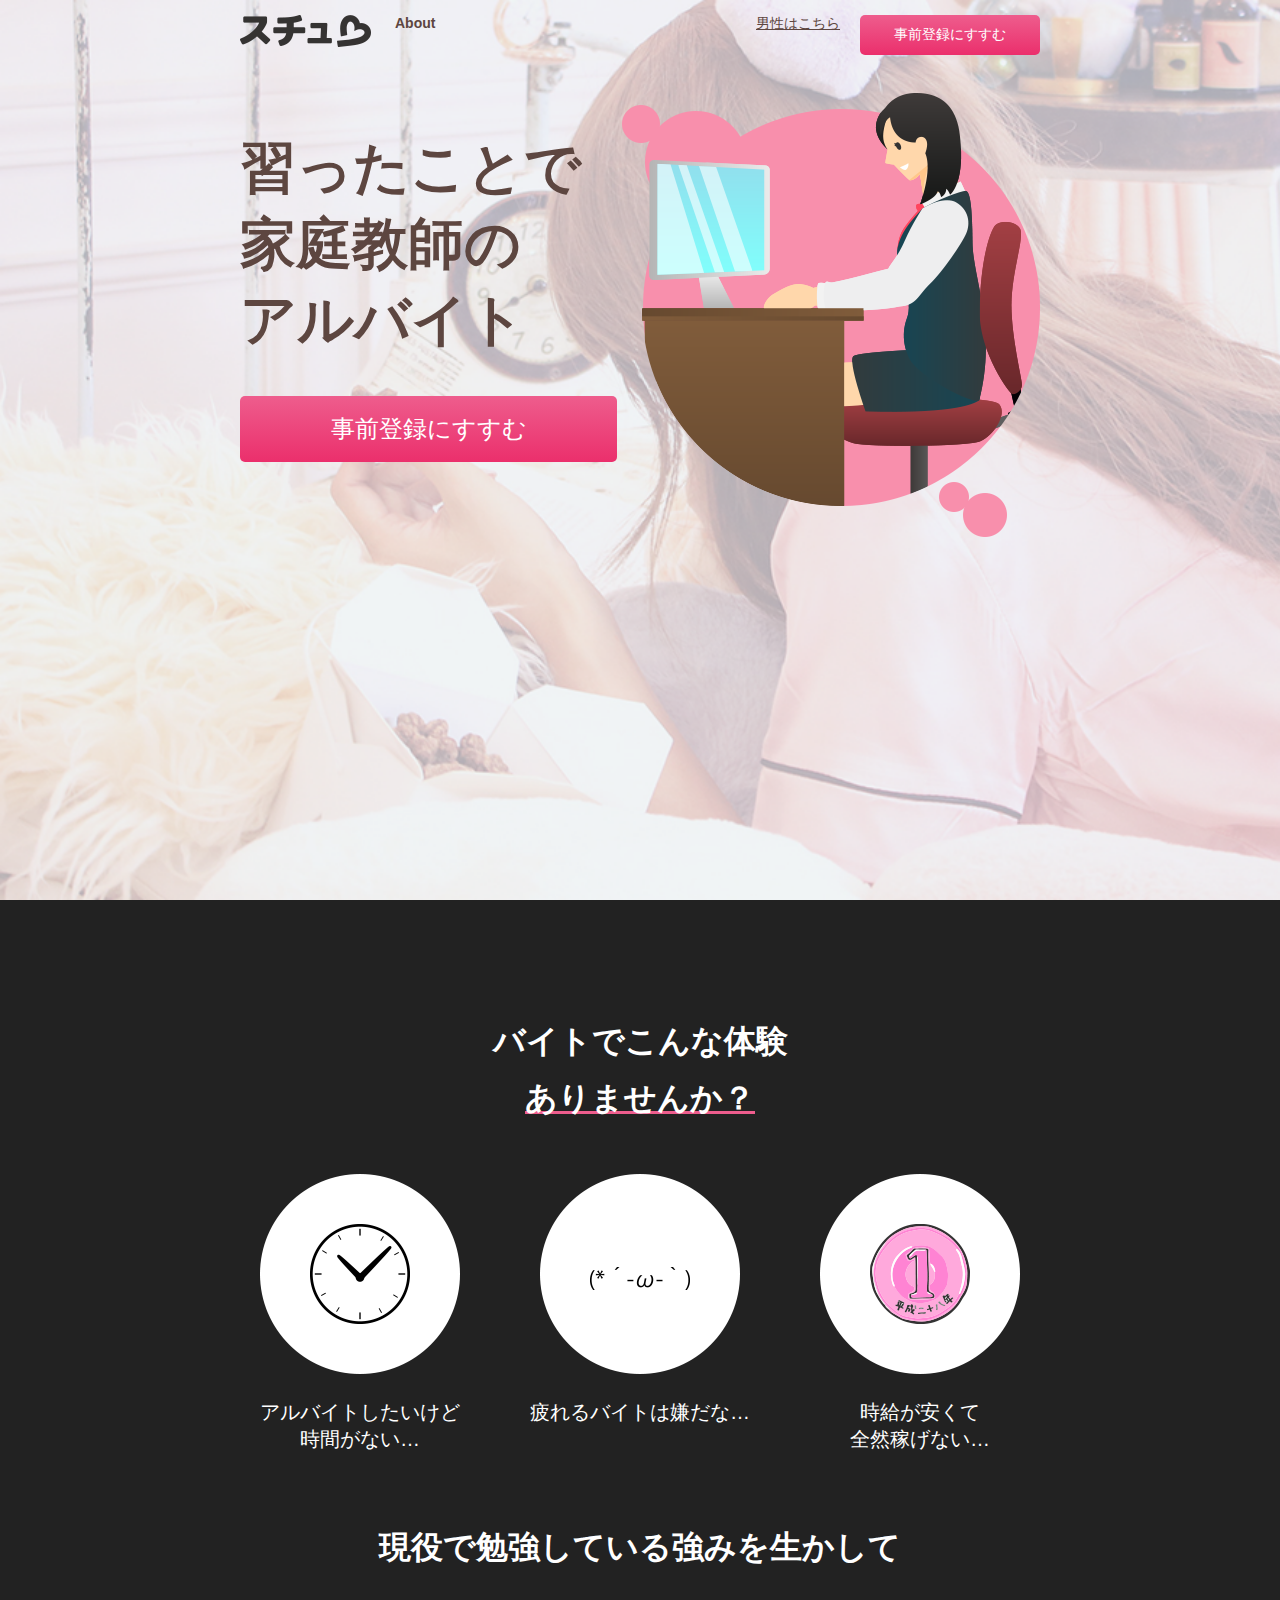
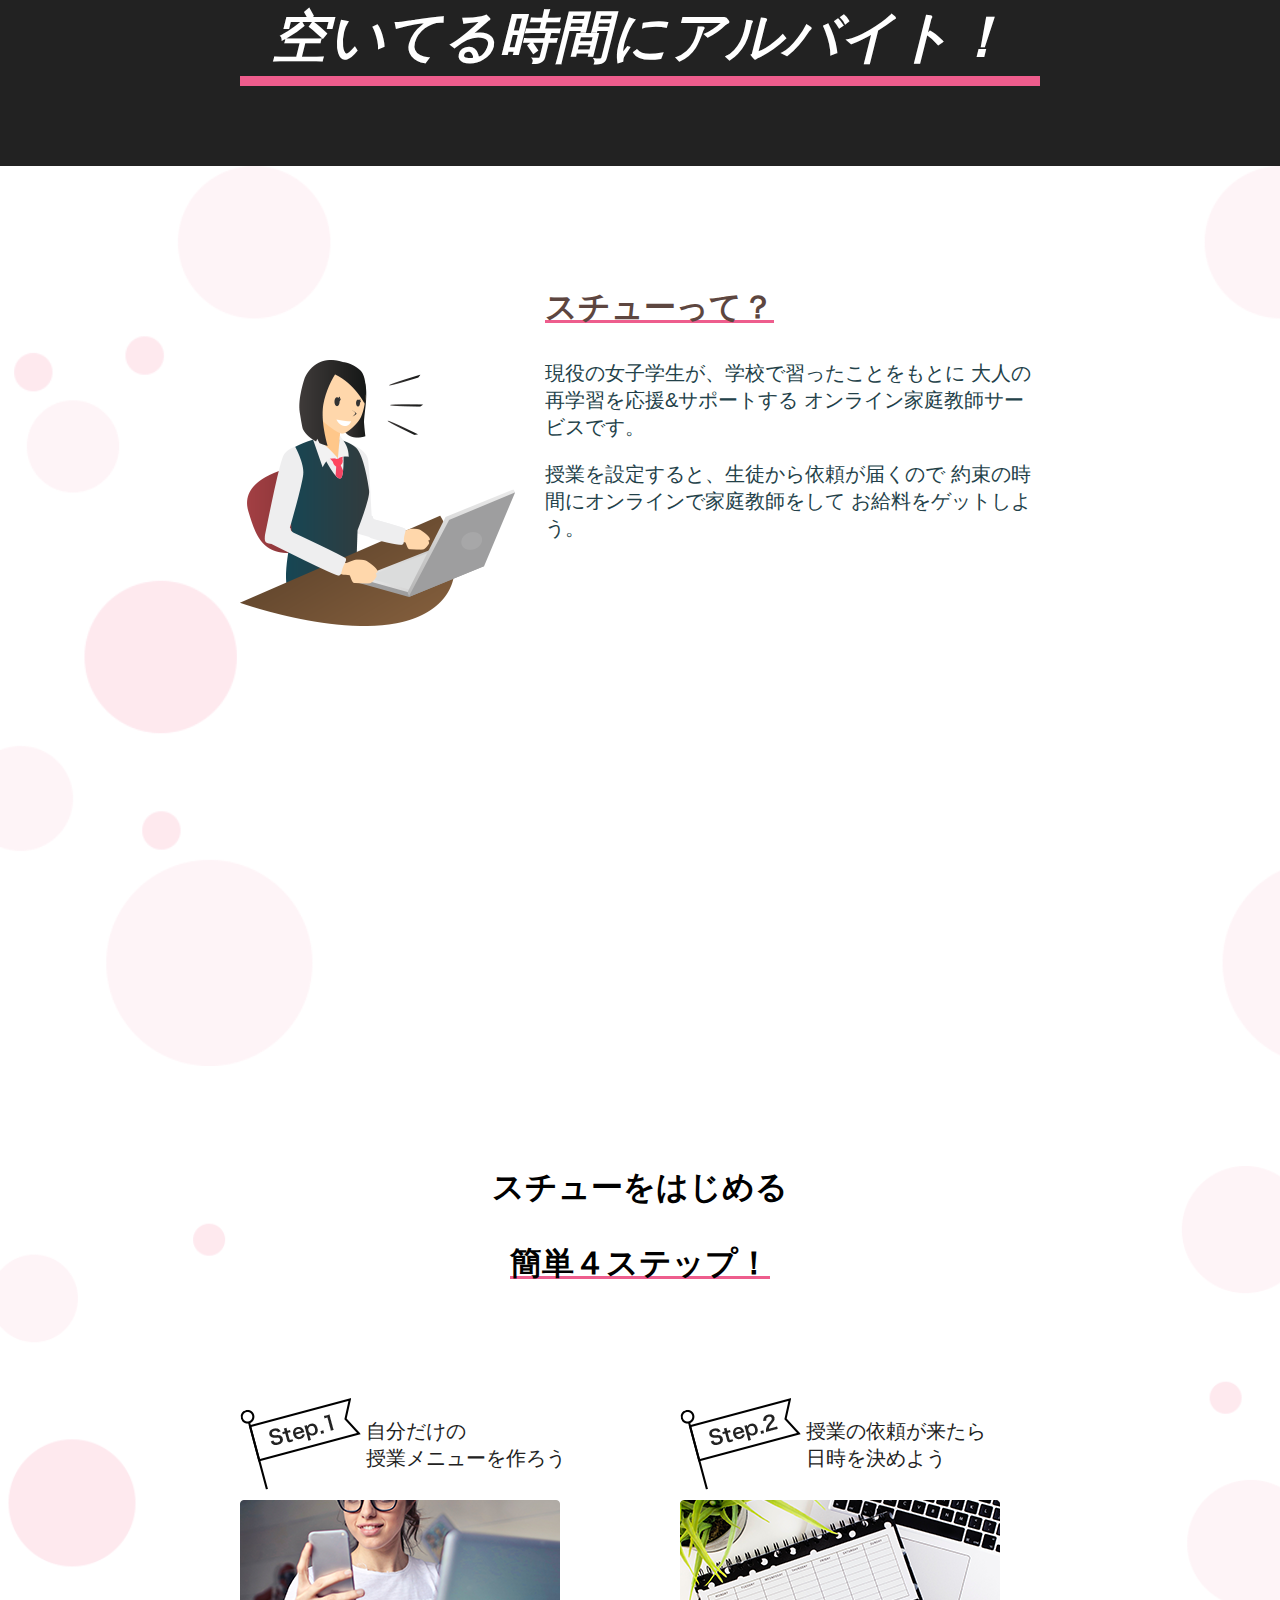
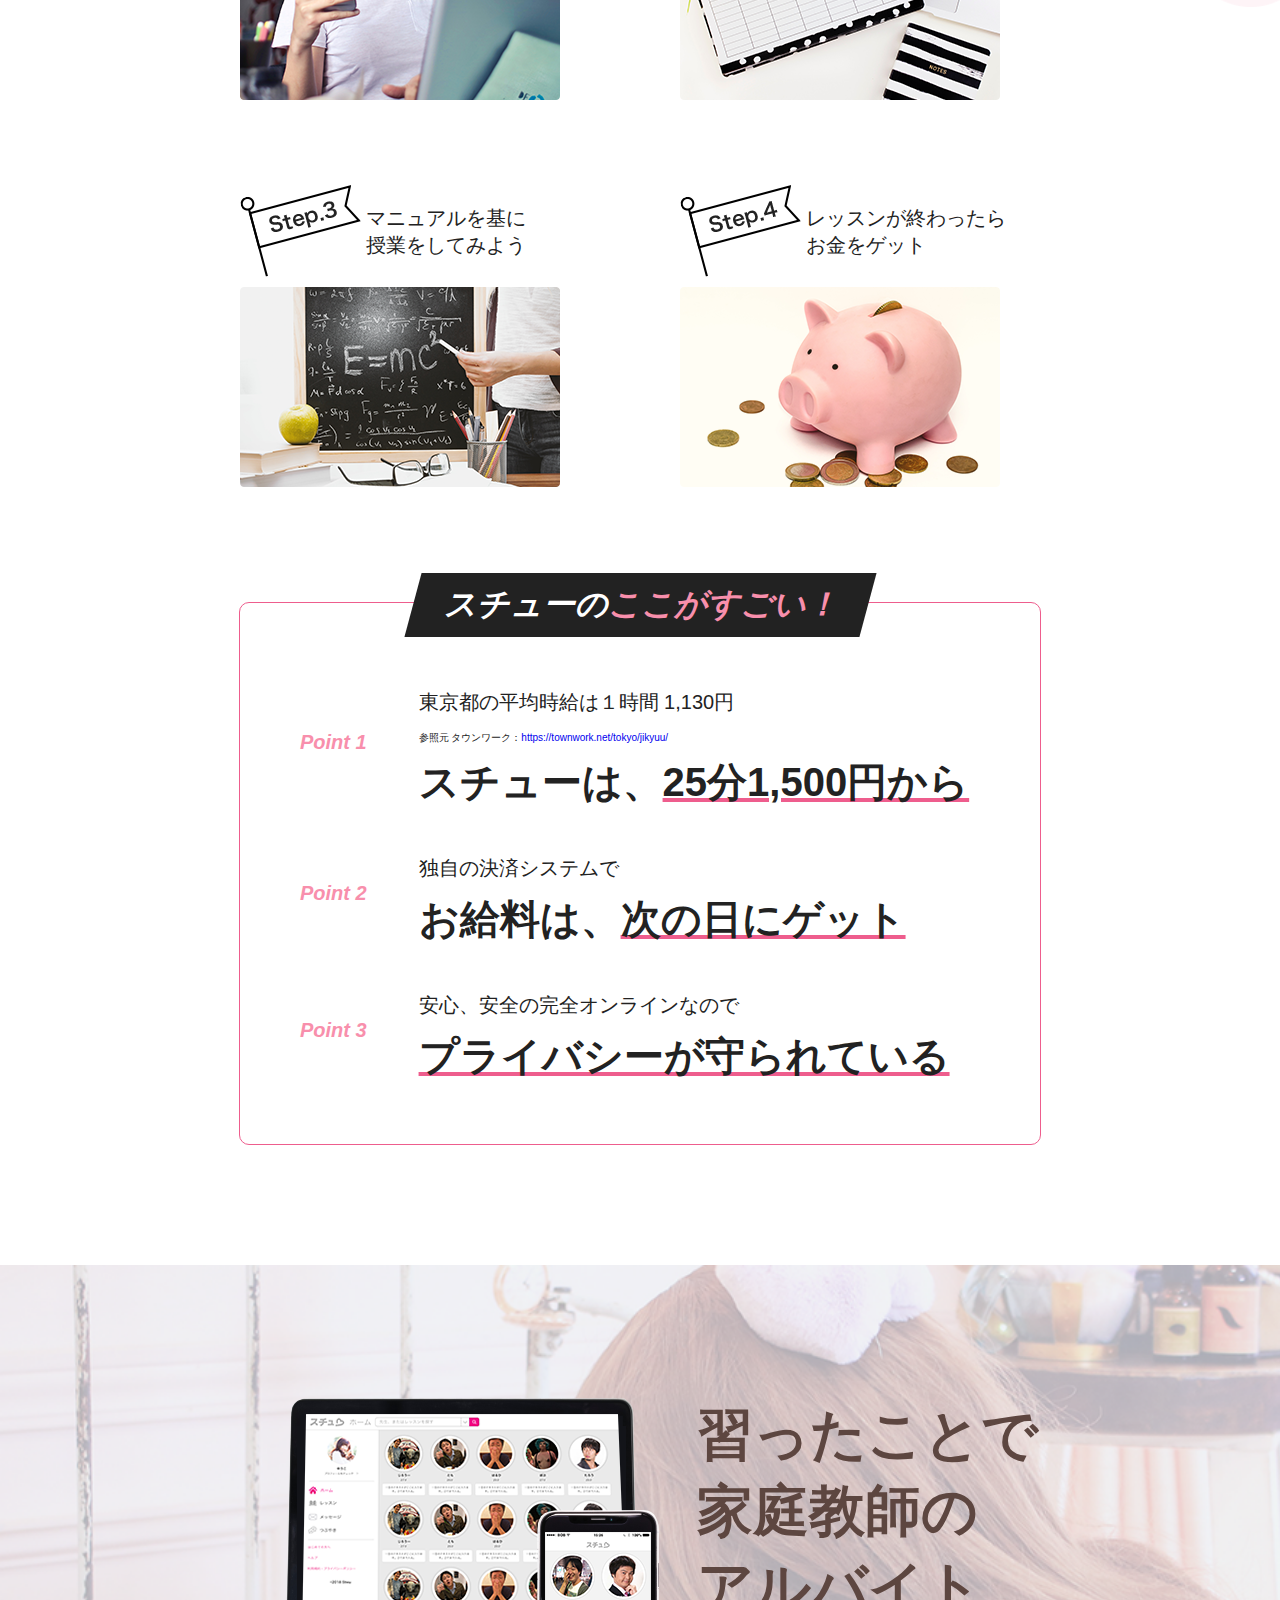
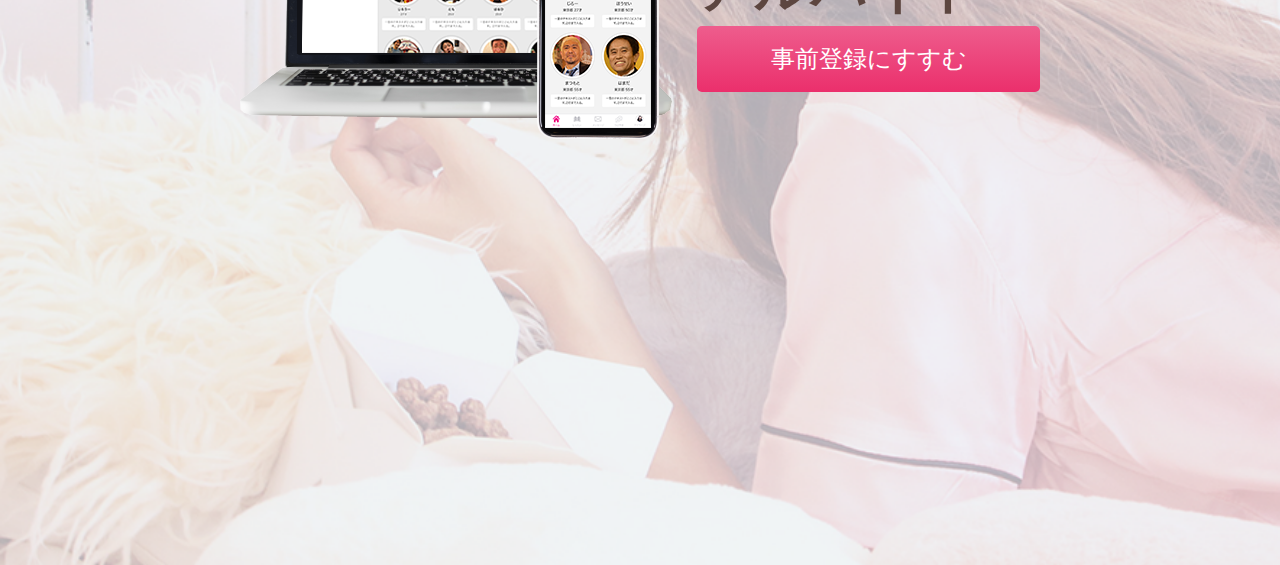
==== index.html @ 3bb383eb "First Commit" ====
<!DOCTYPE html>
<html lang="ja" dir="ltr">

<head>
  <meta charset="utf-8">
  <title>スチュ❤︎</title>

  <link rel="stylesheet" href="css/index.css">
  <link rel="stylesheet" href="https://use.fontawesome.com/releases/v5.8.1/css/all.css"
    integrity="sha384-50oBUHEmvpQ+1lW4y57PTFmhCaXp0ML5d60M1M7uH2+nqUivzIebhndOJK28anvf" crossorigin="anonymous">
  <script type="text/javascript" src="js/jquery.js">
  </script>
  <script type="text/javascript" src="js/script.js">
  </script>
</head>

<body>

  <div class="nav_conte1_bg">
    <nav>
      <a href="#" id="logo"><img src="img/logo.png" alt=""></a>
      <a href="#" id="about">About</a>
      <a href="index_men.html" id="otherside">男性はこちら</a>
      <a href="#" id="button"><button type="button" name="button" class="nav_button">事前登録にすすむ</button></a>
    </nav>

    <div class="conte1">

      <div class="left">
        <h1>習ったことで<br>
          家庭教師の<br>
          アルバイト<i class="fas fa-pencil-alt"></i></h1>
        <a href="#"><button type="button" name="button" class="regular_button">事前登録にすすむ</button></a>
      </div>
      <div class="right">
        <img src="img/w/lady1.png" alt="">
      </div>
    </div>
  </div>

  <div class="conte2_bg">
    <div class="conte2_header1">
      <h3 id="h3top">バイトでこんな体験</h3>
      <h3 id="h3bottom">ありませんか？</h3>
    </div>
    <div class="conte2">
      <!-- <div class="conte2_header1">
          <h3>バイトでこんな体験</h3>
            <h3 style="text-decoration: underline #ee5d8d;">ありませんか？</h3>
        </div> -->
      <div class="conte2_circle1">
        <img src="img/w/conte2_img1.png" alt="">
        <p>アルバイトしたいけど<br>
          時間がない…</p>
      </div>
      <div class="conte2_circle2">
        <img src="img/w/conte2_img2.png" alt="">
        <p>疲れるバイトは嫌だな…</p>
      </div>
      <div class="conte2_circle3">
        <img src="img/w/conte2_img3.png" alt="">
        <p>時給が安くて<br>
          全然稼げない…</p>
      </div>
      <div class="conte2_header2">
        <h3>現役で勉強している強みを生かして</h3>
        <h1>空いてる時間にアルバイト！</h1>
      </div>
    </div>
  </div>

  <div class="conte3_bg">
    <div class="conte3">
      <div class="conte3_header">
        <h3>スチューって？</h3>
      </div>
      <div class="conte3_left">
        <img src="img/w/lady2.png" alt="">
      </div>
      <div class="conte3_right">
        <p>現役の女子学生が、学校で習ったことをもとに
          大人の再学習を応援&amp;サポートする
          オンライン家庭教師サービスです。</p>

        <p>授業を設定すると、生徒から依頼が届くので
          約束の時間にオンラインで家庭教師をして
          お給料をゲットしよう。</p>
      </div>
    </div>
  </div>


  <div class="conte4_bg">
    <div class="conte4_header">
      <h3 id="h3top">スチューをはじめる</h3>
      <h3 id="h3bottom"> 簡単４ステップ！</h3>
    </div>
    <div class="conte4">
      <div class="conte4_step1">
        <div class="step1flag">
          <img src="img/w/step1_flag.png" alt="Step 1">
        </div>
        <div class="step1text">
          <p>自分だけの<br>
            授業メニューを作ろう</p>
        </div>
        <div class="step1img">
          <img src="img/w/step1_img.png" alt="">
        </div>
      </div>

      <div class="conte4_step2">
        <div class="step2flag">
          <img src="img/w/step2_flag.png" alt="Step 2">
        </div>
        <div class="step2text">
          <p>授業の依頼が来たら<br>
            日時を決めよう</p>
        </div>
        <div class="step2img">
          <img src="img/w/step2_img.png" alt="">
        </div>
      </div>

      <div class="conte4_step3">
        <div class="step3flag">
          <img src="img/w/step3_flag.png" alt="Step 3">
        </div>
        <div class="step3text">
          <p>マニュアルを基に<br>
            授業をしてみよう</p>
        </div>
        <div class="step3img">
          <img src="img/w/step3_img.png" alt="">
        </div>
      </div>

      <div class="conte4_step4">
        <div class="step4flag">
          <img src="img/w/step4_flag.png" alt="Step 4">
        </div>
        <div class="step4text">
          <p>レッスンが終わったら<br>
            お金をゲット</p>
        </div>
        <div class="step4img">
          <img src="img/w/step4_img.png" alt="">
        </div>
      </div>

    </div>
  </div>

  <div class="conte5_bg">
    <div class="conte5_header">
      <h3>スチューの<span id="conte5_header_pink">ここがすごい！</span></h3>
    </div>
    <div class="conte5">
      <div class="point1">
        <h5>Point 1</h5>
      </div>
      <div class="point1_text">
        <p>東京都の平均時給は１時間 1,130円</p>
        <p id="conte5_subtext">参照元 タウンワーク：<a
            href="https://townwork.net/tokyo/jikyuu/">https://townwork.net/tokyo/jikyuu/</a></p>
        <h2>スチューは、<span id="conte5_pinkunderline">25分1,500円から</span></h2>
      </div>
      <div class="point2">
        <h5>Point 2</h5>
      </div>
      <div class="point2_text">
        <p>独自の決済システムで</p>
        <h2>お給料は、<span id="conte5_pinkunderline">次の日にゲット</span></h2>
      </div>
      <div class="point3">
        <h5>Point 3</h5>
      </div>
      <div class="point3_text">
        <p>安心、安全の完全オンラインなので</p>
        <h2><span id="conte5_pinkunderline">プライバシーが守られている</span></h2>
      </div>
    </div>
  </div>

  <div class="conte6_bg">
    <div class="conte6">
      <div class="left">
        <img src="img/w/conte6_computer.png" alt="">
      </div>
      <div class="right">
        <h1>習ったことで<br>
          家庭教師の<br>
          アルバイト<i class="fas fa-pencil-alt"></i></h1>
        <a href="#"><button type="button" name="button" class="regular_button">事前登録にすすむ</button></a>
      </div>
    </div>

  </div>

  <footer></footer>

</body>

</html>
---- css/index.css ----
/*
Brown text color: #5d4640
Light pink color: #ee5d8d, #f88fac
Hot pink color: #eb2f6c
light blue color: #4ccdde
Aqua color: #234149
*/


body {
  font-family: "Hiragino Kaku Gothic Pro", sans-serif;
  margin: 0;
  padding: 0;
  font-size: 20px;
}

h1 {
  font-size: 56px;
}

h2 {
  font-size: 40px;
}

h3 {
  font-size: 32px;
}

h3#h3bottom {
  text-decoration: underline #ee5d8d;
}

button.regular_button {
  color: #FFF;
  background-image: linear-gradient(#ee5d8d, #eb2f6c);
  border: none;
  border-radius: 5px;
  padding: .7em;
  font-size: 24px;
  width: 100%;
}

button {
  opacity: 1;
  transition: 1s ease;
}

button:hover {
  opacity: .7;
  cursor: pointer;
}

/*************************************
NavBar
*************************************/
nav {
  width: 800px;
  height: 78px;
  margin: 0 auto;
  font-size: 14px;
  padding-top: 15px;

  display: grid;
  grid-template-columns: repeat(5, 1fr);
  grid-gap: 20px;
  grid-auto-rows: auto;
}

nav#logo {
  grid-column: 1 / 2;
  grid-row: 1;
}

nav a#about {
  color: #5d4640;
  text-decoration: none;
  font-weight: 700;

  grid-column: 2 / 3;
  grid-row: 1;
}

nav a#otherside {
  color: #5d4640;
  text-align: right;

  grid-column: 4 / 5;
  grid-row: 1;
}

nav a#button {
  grid-column: 5 / 6;
  grid-row: 1;
}



button.nav_button {
  color: #FFF;
  background-image: linear-gradient(#ee5d8d, #eb2f6c);
  border: none;
  border-radius: 5px;
  margin: 0;
  font-size: 14px;
  width: 180px;
  height: 40px;
}

/*************************************
Conte1
*************************************/
.nav_conte1_bg {
  height: 100vh;
  background-image: url("../img/w/conte1_bg.png");
  background-repeat: no-repeat;
  background-size: cover;
}

.conte1 {
  width: 800px;
  margin: 0 auto;
  color: #5d4640;
  display: grid;
  grid-template-columns: repeat(2, 1fr);
  grid-gap: 5px;
  grid-auto-rows: auto;
}

.left {
  grid-column: 1 / 2;
  grid-row: 1;
}

.right {
  grid-column: 2 / 3;
  grid-row: 1;
}

/*************************************
Conte2
*************************************/
.conte2_bg {
  background-color: #222;
  padding: 120px 0 0 0;
}

.conte2 {
  width: 800px;
  margin: 0 auto;
  color: #FFF;
  text-align: center;
  display: grid;
  grid-template-columns: repeat(3, 1fr);
  grid-gap: 40px;
  grid-auto-rows: auto;
}

.conte2_header1 {
  color: #FFF;
  text-align: center;
}

.conte2_header1 h3 {
  margin: 0 auto 13px auto;
}

.conte2_circle1 {
  grid-column: 1 / 2;
  grid-row: 2;
}

.conte2_circle2 {
  grid-column: 2 / 3;
  grid-row: 2;
}

.conte2_circle3 {
  grid-column: 3 / 4;
  grid-row: 2;
}

.conte2_header2 {
  grid-column: 1 / 4;
  grid-row: 3;
}

.conte2_header2 h3 {
  margin: 13px auto 30px auto;
}

.conte2_header2 h1 {
  margin: 0 auto 80px auto;
  border-bottom: #ee5d8d solid 10px;
  font-style: italic;
}

/*************************************
Conte3
*************************************/
.conte3_bg {
  height: 100vh;
  background-image: url("../img/w/conte3_bg.png");
  background-repeat: no-repeat;
  background-size: cover;
}

.conte3 {
  width: 800px;
  padding: 120px 0;
  margin: 0 auto;
  display: grid;
  grid-template-columns: repeat(3, 1fr);
  grid-gap: 30px;
  grid-auto-rows: auto;
}

.conte3_header {
    grid-column: 2 / 4;
    grid-row: 1;
}

.conte3_left {
    grid-column: 1 / 2;
    grid-row: 2;
}

.conte3_right {
    grid-column: 2 / 4;
    grid-row: 2;
}

.conte3 h3 {
  color: #5d4640;
  text-decoration: underline #ee5d8d;
  margin: 0;
}

.conte3 p {
  color: #234149;
  margin-top: 0;
}

/*************************************
Conte4
*************************************/
.conte4_bg {
  background-image: url("../img/w/conte4_bg.png");
  background-repeat: no-repeat;
  background-size: 100%;
  margin-top: 100px;
}

.conte4_header {
  text-align: center;
}

.conte4 {
  width: 800px;
  padding: 80px 0 110px 0;
  margin: 0 auto;
  color: #222;
  display: grid;
  grid-template-columns: repeat(2, 1fr);
  grid-gap: 80px;
  grid-auto-rows: auto;
}

.conte4_step1 {
  grid-column: 1 / 2;
  grid-row: 1;

  display: grid;
  grid-template-columns: repeat(3, 1fr);
  grid-gap: 5px;
  grid-auto-rows: auto;
}

.step1flag {
  grid-column: 1 / 2;
  grid-row: 1;
}
.step1text {
  grid-column: 2 / 4;
  grid-row: 1;
}
.step1img {
  grid-column: 1 / 4;
  grid-row: 2;
}
.step1img img{
  max-width: 100%;
}

/****************/
.conte4_step2 {
  grid-column: 2 / 3;
  grid-row: 1;

  display: grid;
  grid-template-columns: repeat(3, 1fr);
  grid-gap: 5px;
  grid-auto-rows: auto;
}
.step2flag {
  grid-column: 1 / 2;
  grid-row: 1;
}
.step2text {
  grid-column: 2 / 4;
  grid-row: 1;
}
.step2img {
  grid-column: 1 / 4;
  grid-row: 2;
}
.step2img img{
  max-width: 100%;
}

/****************/

.conte4_step3 {
  grid-column: 1 / 2;
  grid-row: 2;

  display: grid;
  grid-template-columns: repeat(3, 1fr);
  grid-gap: 5px;
  grid-auto-rows: auto;
}
.step3flag {
  grid-column: 1 / 2;
  grid-row: 1;
}
.step3text {
  grid-column: 2 / 4;
  grid-row: 1;
}
.step3img {
  grid-column: 1 / 4;
  grid-row: 2;
}
.step3 img {
  max-width: 100%;
}

/****************/

.conte4_step4 {
  grid-column: 2 / 3;
  grid-row: 2;

  display: grid;
  grid-template-columns: repeat(3, 1fr);
  grid-gap: 5px;
  grid-auto-rows: auto;
}
.step4flag {
  grid-column: 1 / 2;
  grid-row: 1;
}
.step4text {
  grid-column: 2 / 4;
  grid-row: 1;
}
.step4img {
  grid-column: 1 / 4;
  grid-row: 2;
}
.step4img img {
  max-width: 100%;
}

/*************************************
Conte5
*************************************/
.conte5_bg {
  width: 800px;
  margin: 0 auto 120px auto;
  padding: 0 auto;
  border: 1px solid #ee5d8d;
  border-radius: 10px;
}

.conte5 {
  width: 800px;
  padding: 37px 80px 60px 60px;
  align-items: center;
  margin: 0 auto;
  color: #222;
  display: grid;
  grid-template-columns: repeat(7, 1fr);
  grid-gap: 30px;
  grid-auto-rows: auto;
}

.conte5_header {
  width: 455px;
  margin: 0 auto;
  margin-top: -30px;
  padding: 10px 0;
  text-align: center;
  font-style: italic;
  color: #FFF;
  background-color: #222;
  transform: skew(-15deg);  /* SKEW */
}

.conte5_header h3 {
  margin: 0 auto;
  transform: skew(15deg);  /* reverse SKEW */
}

#conte5_header_pink {
  color: #f88fac;
}

#conte5_pinkunderline {
  text-decoration: underline #ee5d8d;
}

.point1 {
  grid-column: 1 / 2;
  grid-row: 1;
}

.point1 h5 {
  font-size: 20px;
  color: #f88fac;
  font-style: italic;
}

.point1_text {
  grid-column: 2 / 8;
  grid-row: 1;
}

.point1_text p {
  margin: 15px auto 10px auto;
}

.point1_text h2 {
  margin: 10px auto 0px auto;
}

.point1_text p#conte5_subtext {
  font-size: 10px;
}

.point1_text p#conte5_subtext a {
  text-decoration: none;
}

.point2 {
  grid-column: 1 / 2;
  grid-row: 2;
}

.point2 h5 {
  font-size: 20px;
  color: #f88fac;
  font-style: italic;
}

.point2_text p {
  margin: 15px auto 10px auto;
}

.point2_text h2 {
  margin: 10px auto 0px auto;
}

.point2_text {
  grid-column: 2 / 8;
  grid-row: 2;
}

.point2_text p {
  margin: 15px auto 10px auto;
}

.point2_text h2 {
  margin: 10px auto 0px auto;
}

.point3 {
  grid-column: 1 / 2;
  grid-row: 3;
}

.point3_text {
  grid-column: 2 / 8;
  grid-row: 3;
}

.point3_text p {
  margin: 15px auto 10px auto;
}

.point3_text h2 {
  margin: 10px auto 0px auto;
}

.point3 h5 {
  font-size: 20px;
  color: #f88fac;
  font-style: italic;
}

/*************************************
Conte6
*************************************/
.conte6_bg {
  height: 100vh;
  background-image: url("../img/w/conte1_bg.png");
  background-repeat: no-repeat;
  background-size: cover;
}

.conte6 {
  width: 800px;
  margin: 0 auto;
  padding-top: 133px;
  color: #5d4640;
  display: grid;
  grid-template-columns: repeat(2, 1fr);
  grid-gap: 25px;
  grid-auto-rows: auto;
}

.left {
  grid-column: 1 / 2;
  grid-row: 1;
}

.right {
  grid-column: 2 / 3;
}

.conte6 .right h1 {
  margin: 0 auto 0 auto;
}
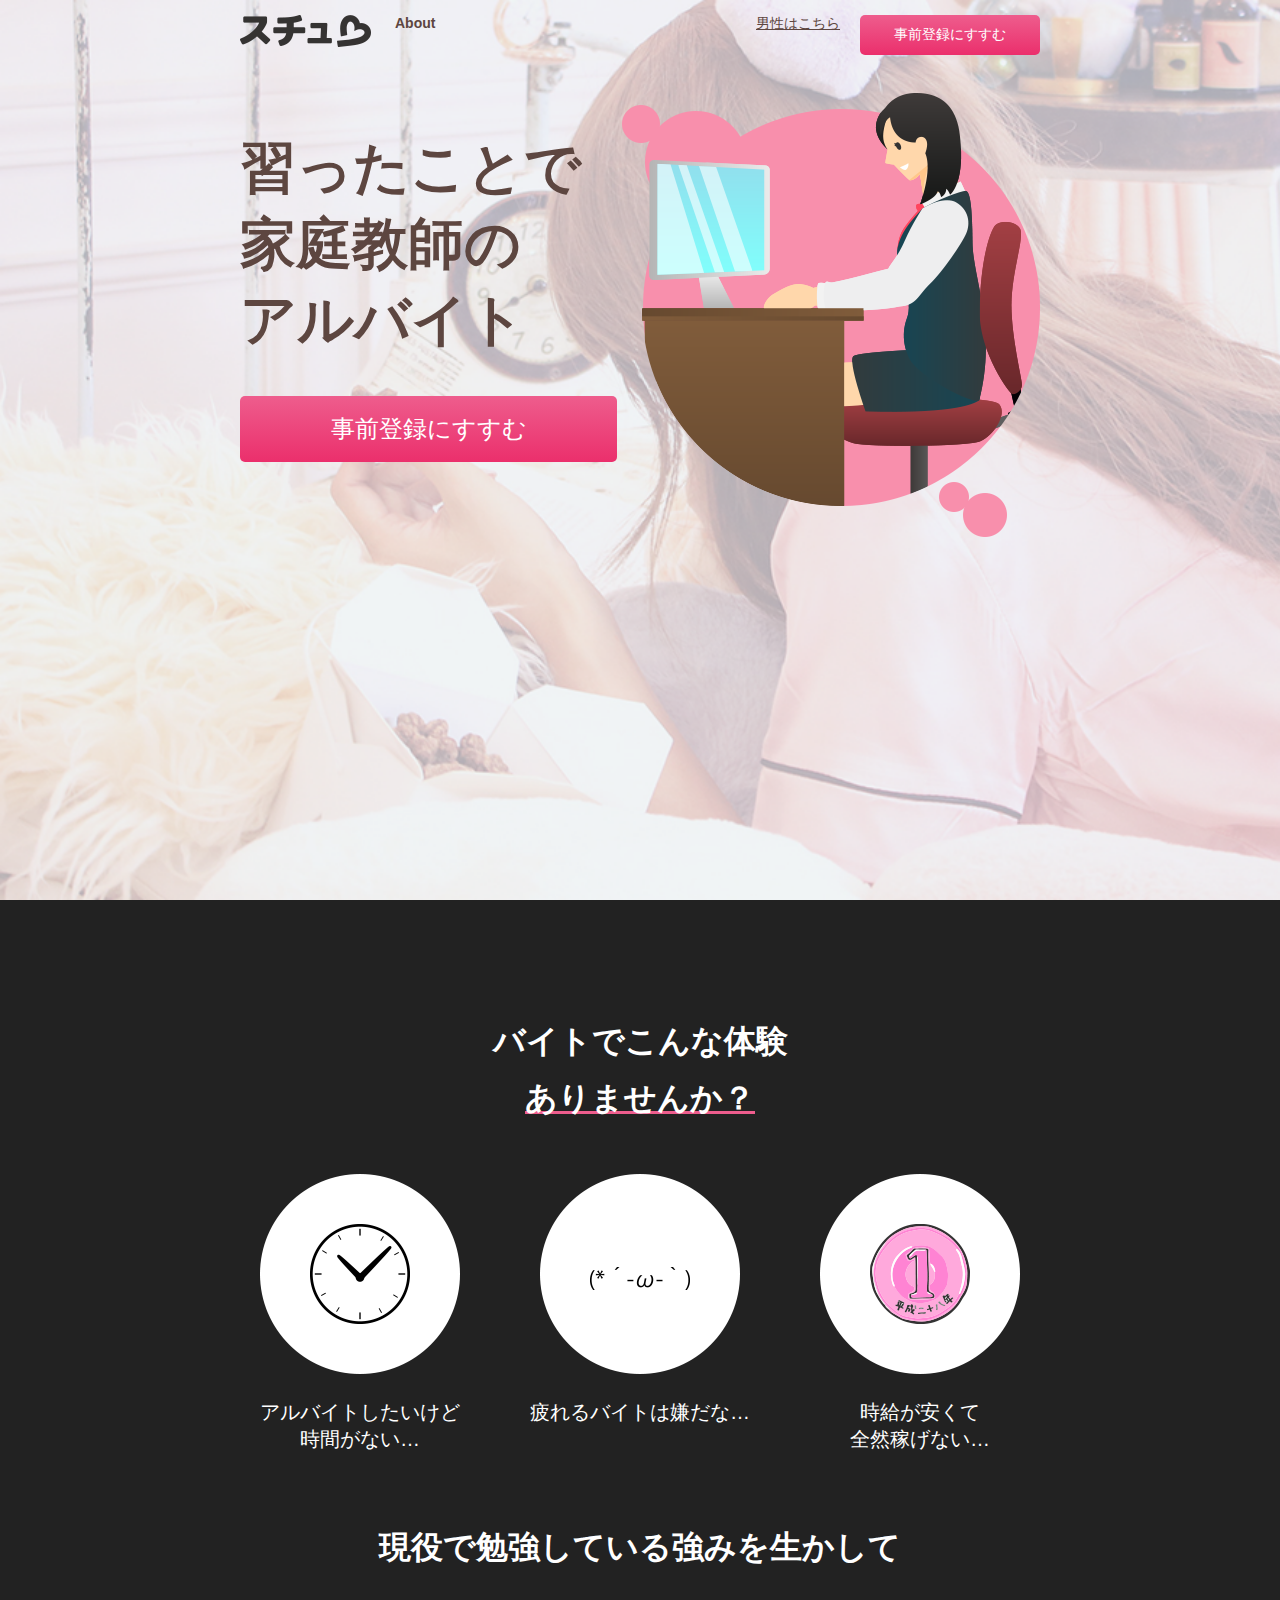
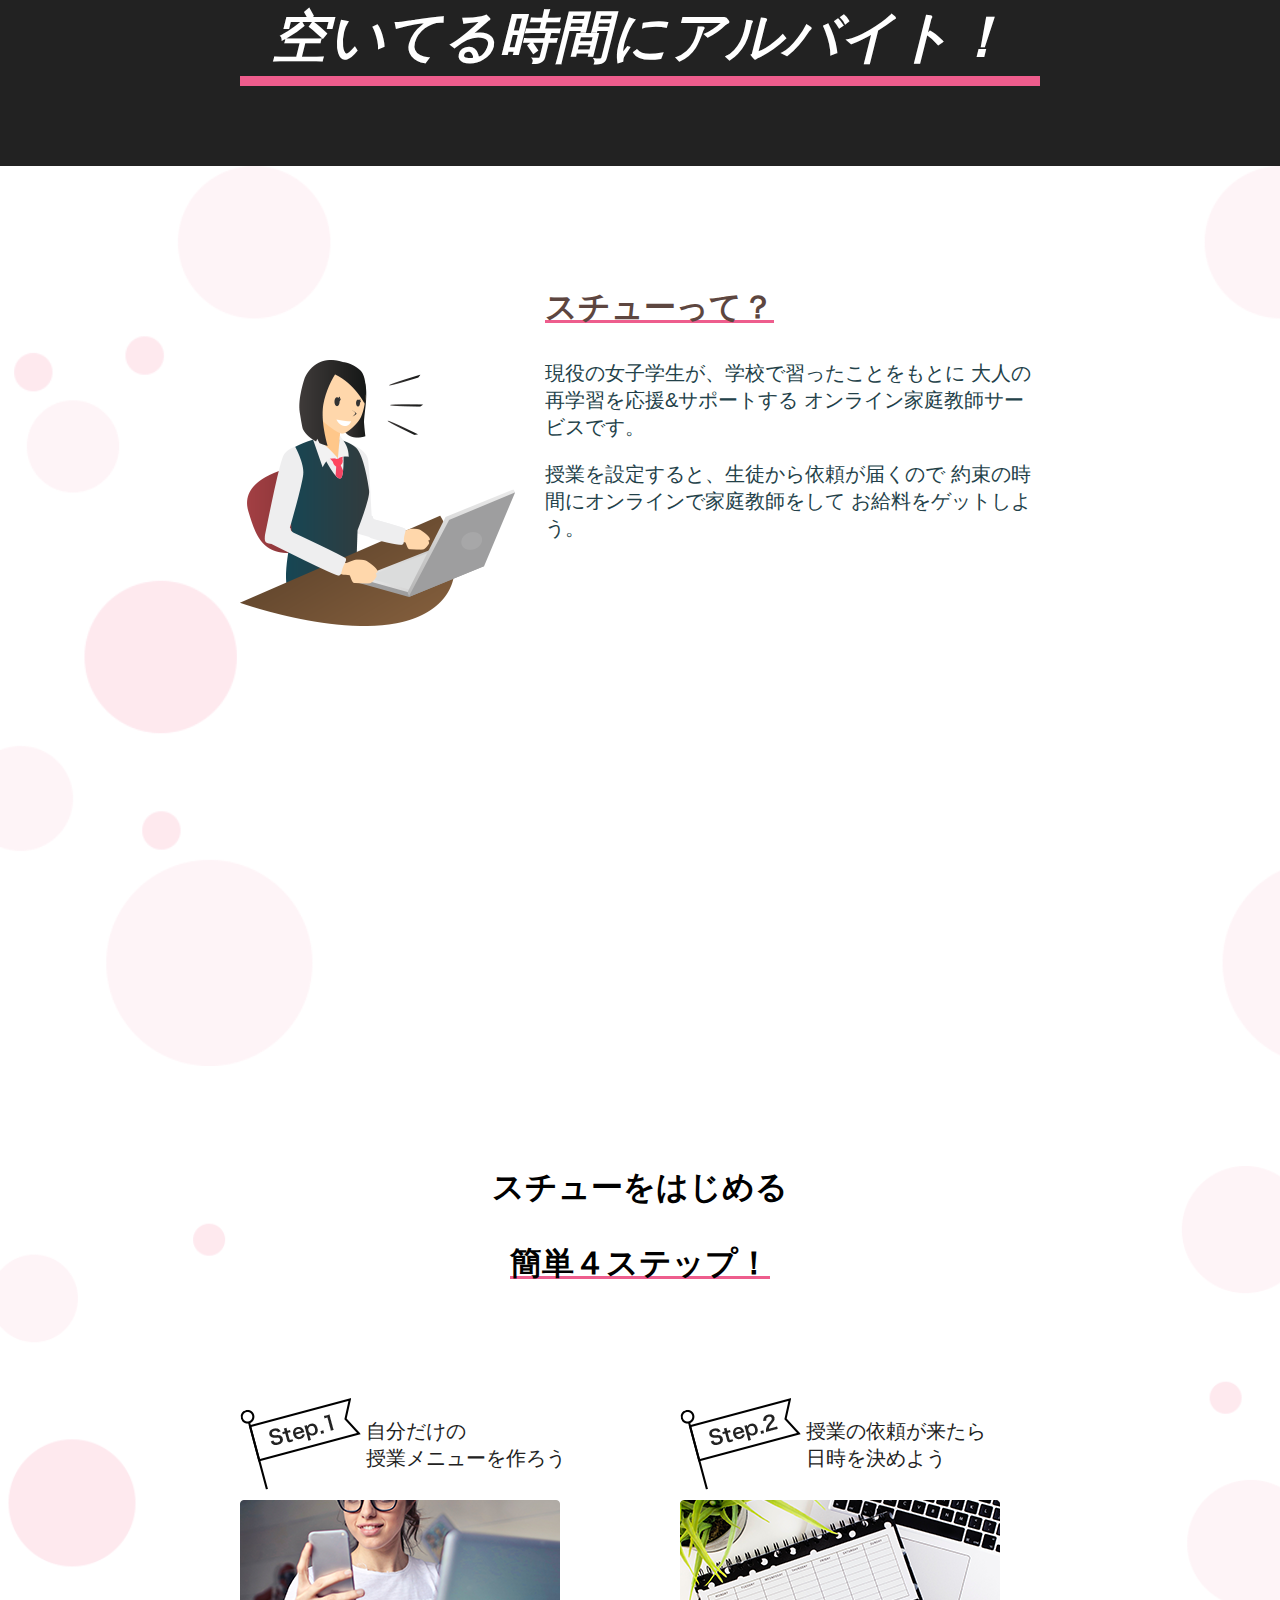
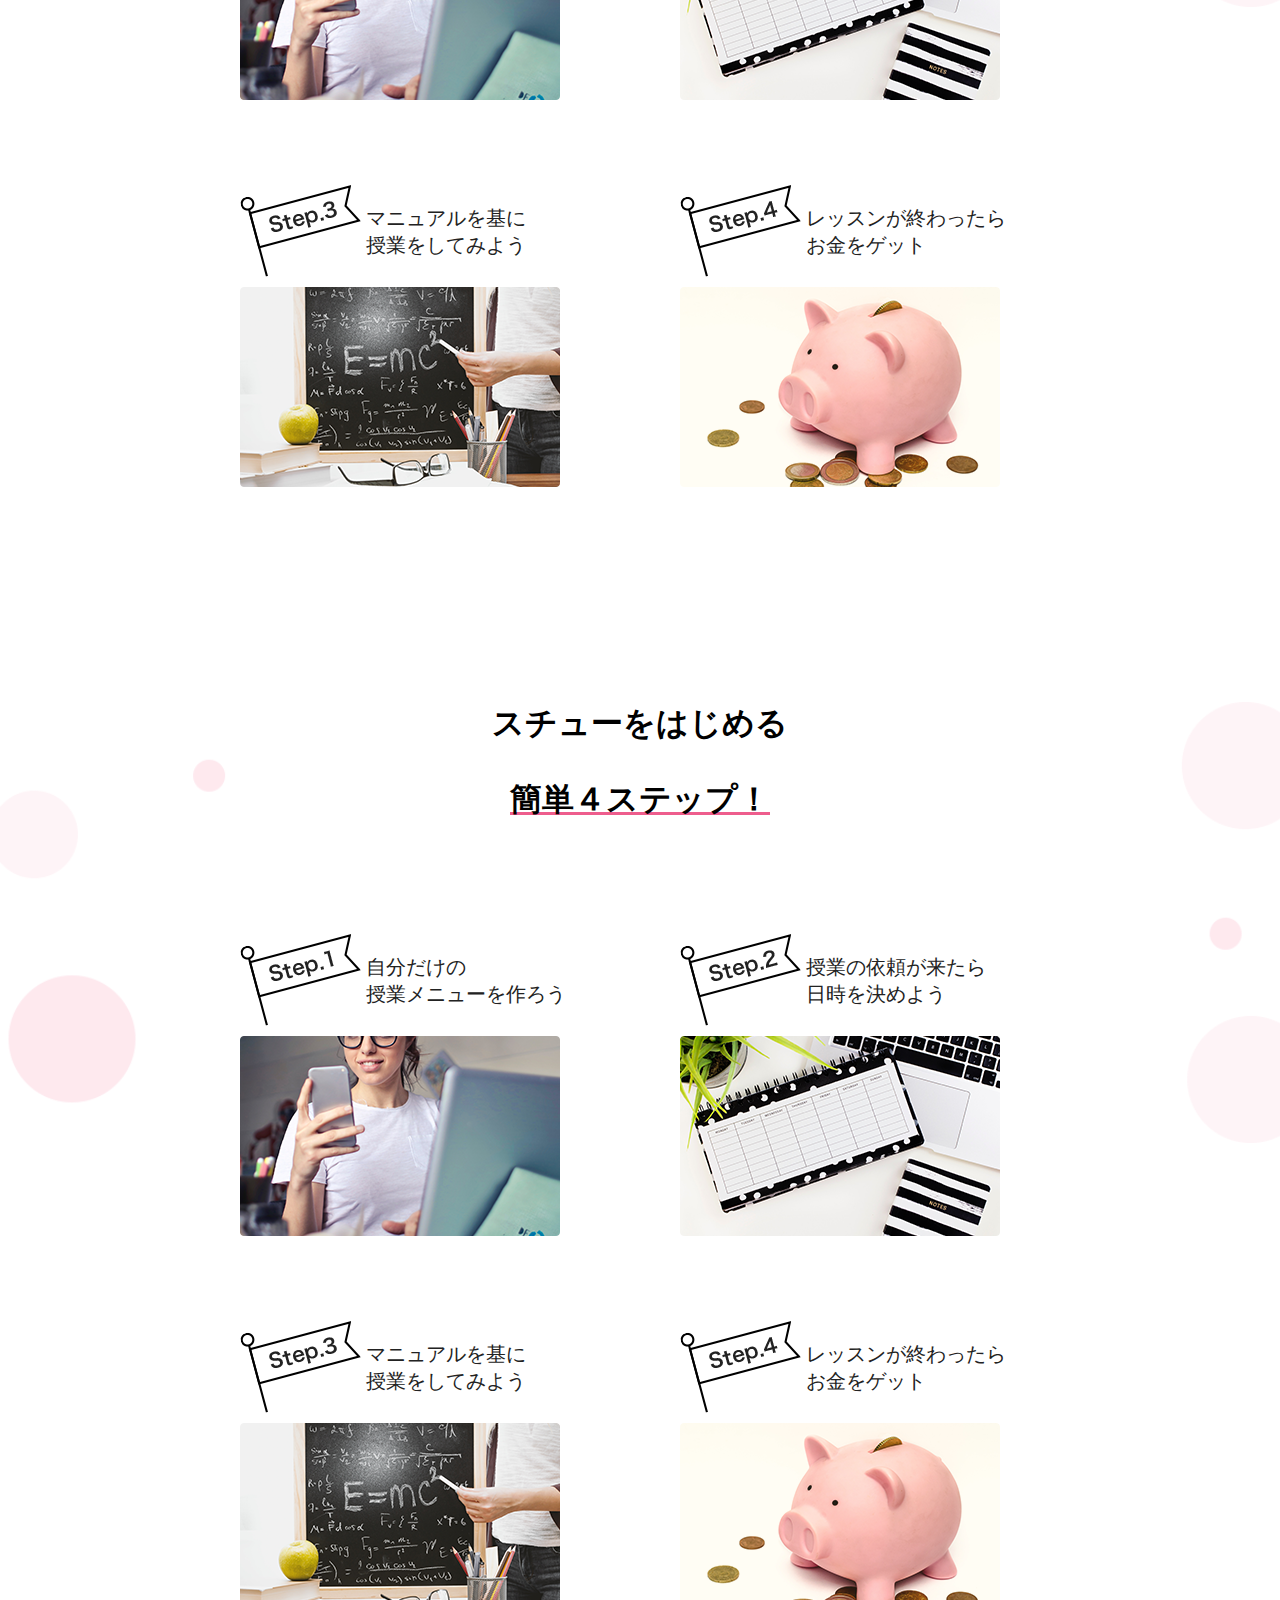
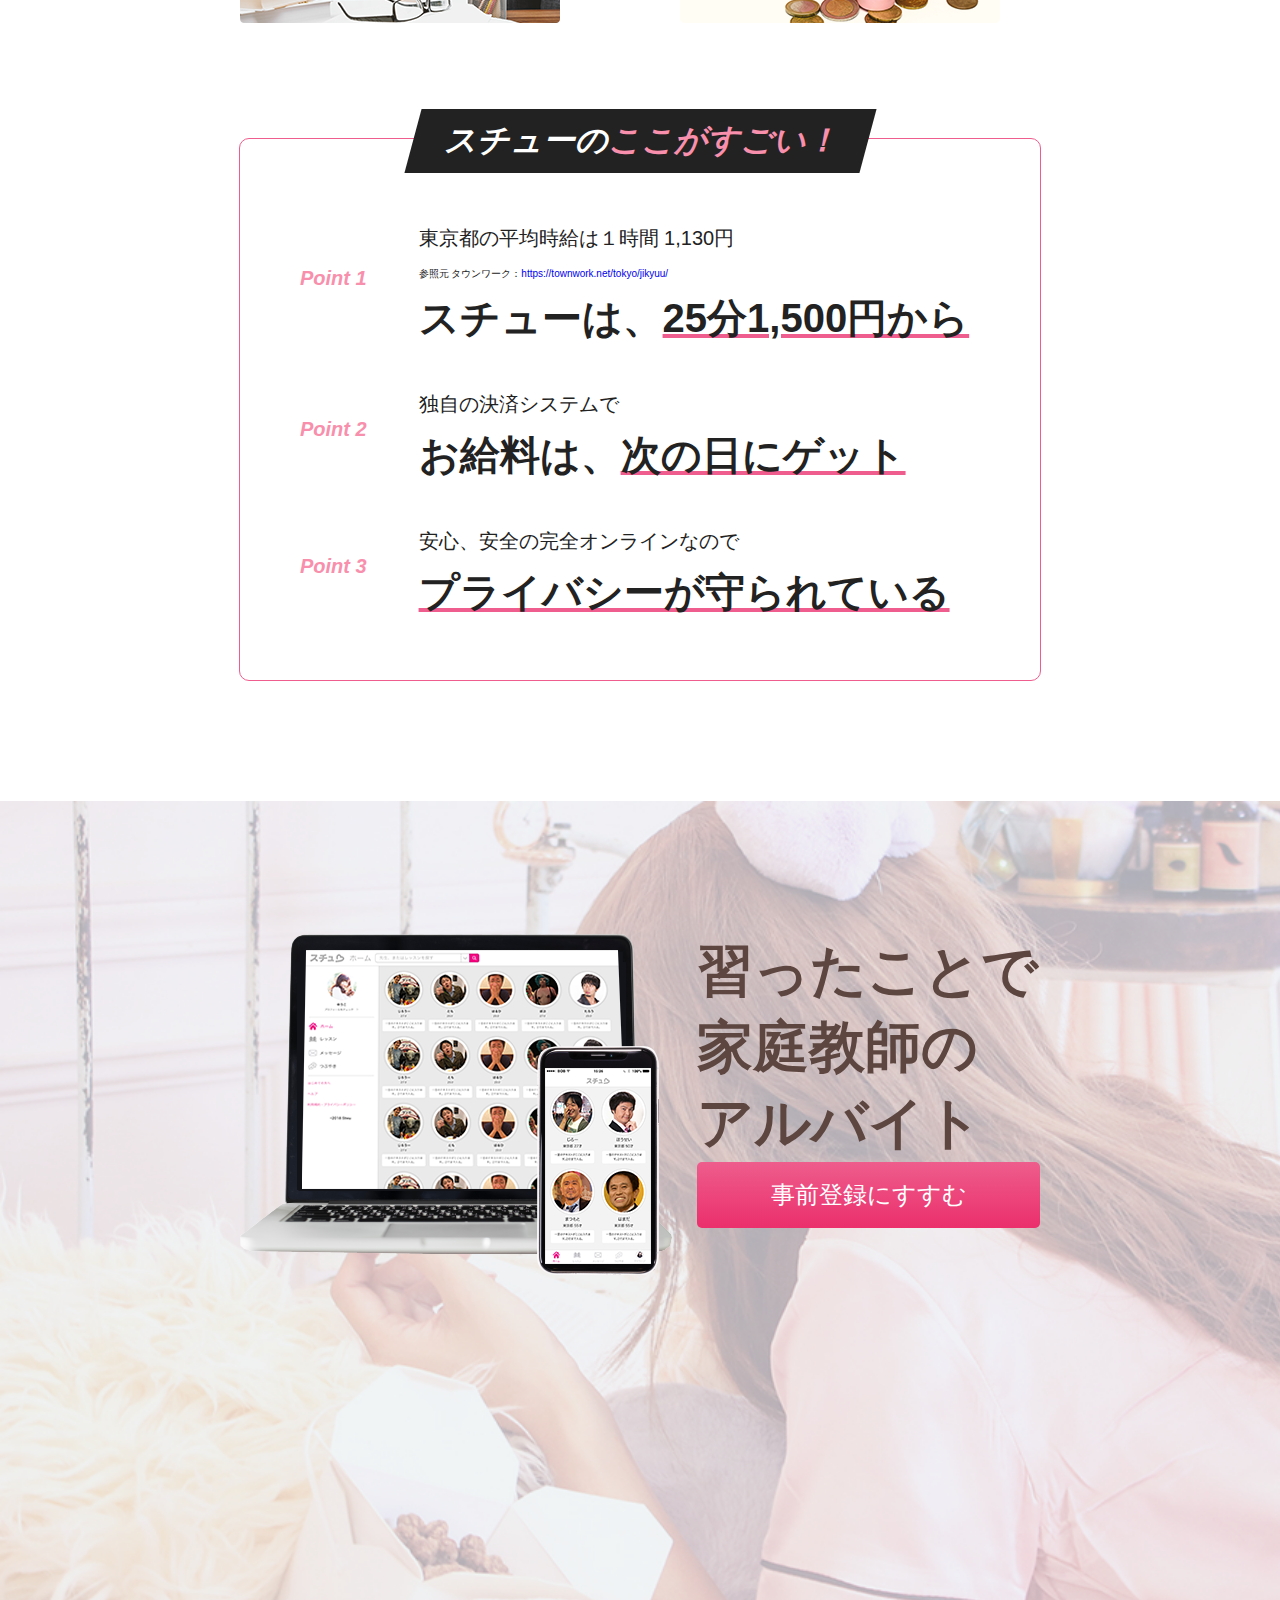
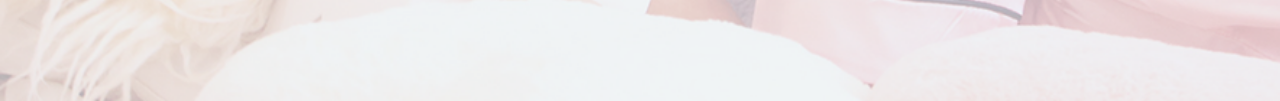
==== commit 12e7c5c4: "Conte1-6 and footer complete. Conte4 images need to be updated." ====
--- a/index.html
+++ b/index.html
@@ -2,16 +2,23 @@
 <html lang="ja" dir="ltr">
 
 <head>
+  <!-- Required meta tags -->
   <meta charset="utf-8">
-  <title>スチュ❤︎</title>
-
-  <link rel="stylesheet" href="css/index.css">
+  <meta name="viewport" content="width=device-width, initial-scale=1, shrink-to-fit=no">
+
+  <!-- Bootstrap CSS -->
+  <!-- <link rel="stylesheet" href="bootstrap-4.3.1-dist/css/bootstrap-grid.min.css">
+  <link rel="stylesheet" href="bootstrap-4.3.1-dist/css/bootstrap-reboot.min.css">
+  <link rel="stylesheet" href="bootstrap-4.3.1-dist/css/bootstrap.min.css"> -->
+
+  <!-- Fonts -->
   <link rel="stylesheet" href="https://use.fontawesome.com/releases/v5.8.1/css/all.css"
     integrity="sha384-50oBUHEmvpQ+1lW4y57PTFmhCaXp0ML5d60M1M7uH2+nqUivzIebhndOJK28anvf" crossorigin="anonymous">
-  <script type="text/javascript" src="js/jquery.js">
-  </script>
-  <script type="text/javascript" src="js/script.js">
-  </script>
+
+  <!-- Other CSS -->
+  <link rel="stylesheet" href="css/index.css">
+
+  <title>スチュ❤︎</title>
 </head>
 
 <body>
@@ -151,6 +158,68 @@
     </div>
   </div>
 
+
+  <div class="conte4_bg">
+    <div class="conte4_header">
+      <h3 id="h3top">スチューをはじめる</h3>
+      <h3 id="h3bottom"> 簡単４ステップ！</h3>
+    </div>
+    <div class="conte4">
+      <div class="conte4_step1">
+        <div class="step1flag">
+          <img src="img/w/step1_flag.png" alt="Step 1">
+        </div>
+        <div class="step1text">
+          <p>自分だけの<br>
+            授業メニューを作ろう</p>
+        </div>
+        <div class="step1img">
+          <img src="img/w/step1_img.png" alt="">
+        </div>
+      </div>
+
+      <div class="conte4_step2">
+        <div class="step2flag">
+          <img src="img/w/step2_flag.png" alt="Step 2">
+        </div>
+        <div class="step2text">
+          <p>授業の依頼が来たら<br>
+            日時を決めよう</p>
+        </div>
+        <div class="step2img">
+          <img src="img/w/step2_img.png" alt="">
+        </div>
+      </div>
+
+      <div class="conte4_step3">
+        <div class="step3flag">
+          <img src="img/w/step3_flag.png" alt="Step 3">
+        </div>
+        <div class="step3text">
+          <p>マニュアルを基に<br>
+            授業をしてみよう</p>
+        </div>
+        <div class="step3img">
+          <img src="img/w/step3_img.png" alt="">
+        </div>
+      </div>
+
+      <div class="conte4_step4">
+        <div class="step4flag">
+          <img src="img/w/step4_flag.png" alt="Step 4">
+        </div>
+        <div class="step4text">
+          <p>レッスンが終わったら<br>
+            お金をゲット</p>
+        </div>
+        <div class="step4img">
+          <img src="img/w/step4_img.png" alt="">
+        </div>
+      </div>
+
+    </div>
+  </div>
+
   <div class="conte5_bg">
     <div class="conte5_header">
       <h3>スチューの<span id="conte5_header_pink">ここがすごい！</span></h3>
@@ -199,6 +268,19 @@
 
   <footer></footer>
 
+  <!-- Optional JavaScript -->
+  <!-- jQuery first, then Popper.js, then Bootstrap JS -->
+  <div>
+    <script src="https://code.jquery.com/jquery-3.3.1.slim.min.js"
+      integrity="sha384-q8i/X+965DzO0rT7abK41JStQIAqVgRVzpbzo5smXKp4YfRvH+8abtTE1Pi6jizo"
+      crossorigin="anonymous"></script>
+    <script src="https://cdnjs.cloudflare.com/ajax/libs/popper.js/1.14.7/umd/popper.min.js"
+      integrity="sha384-UO2eT0CpHqdSJQ6hJty5KVphtPhzWj9WO1clHTMGa3JDZwrnQq4sF86dIHNDz0W1"
+      crossorigin="anonymous"></script>
+    <script src="bootstrap-4.3.1-dist/js/bootstrap.bundle.min.js"></script>
+    <script src="bootstrap-4.3.1-dist/js/bootstrap.min.js"></script>
+  </div>
+
 </body>
 
 </html>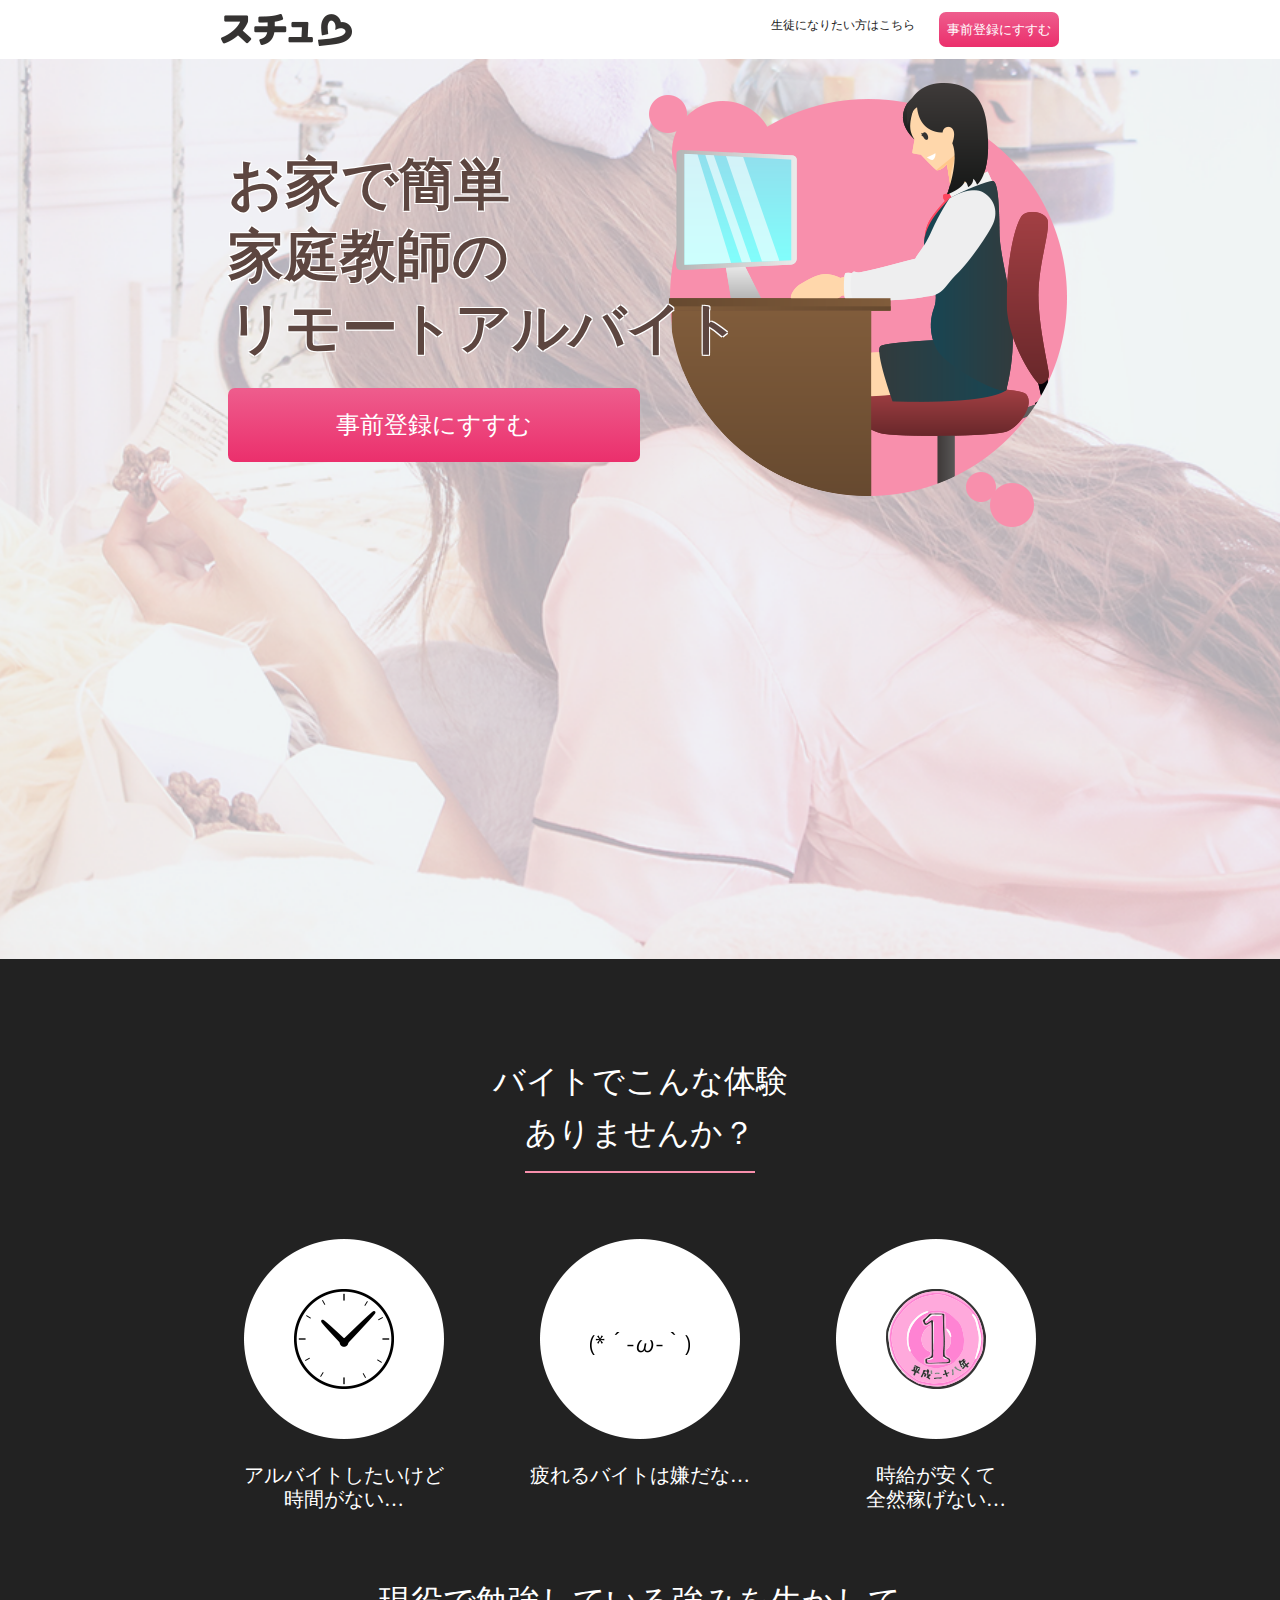
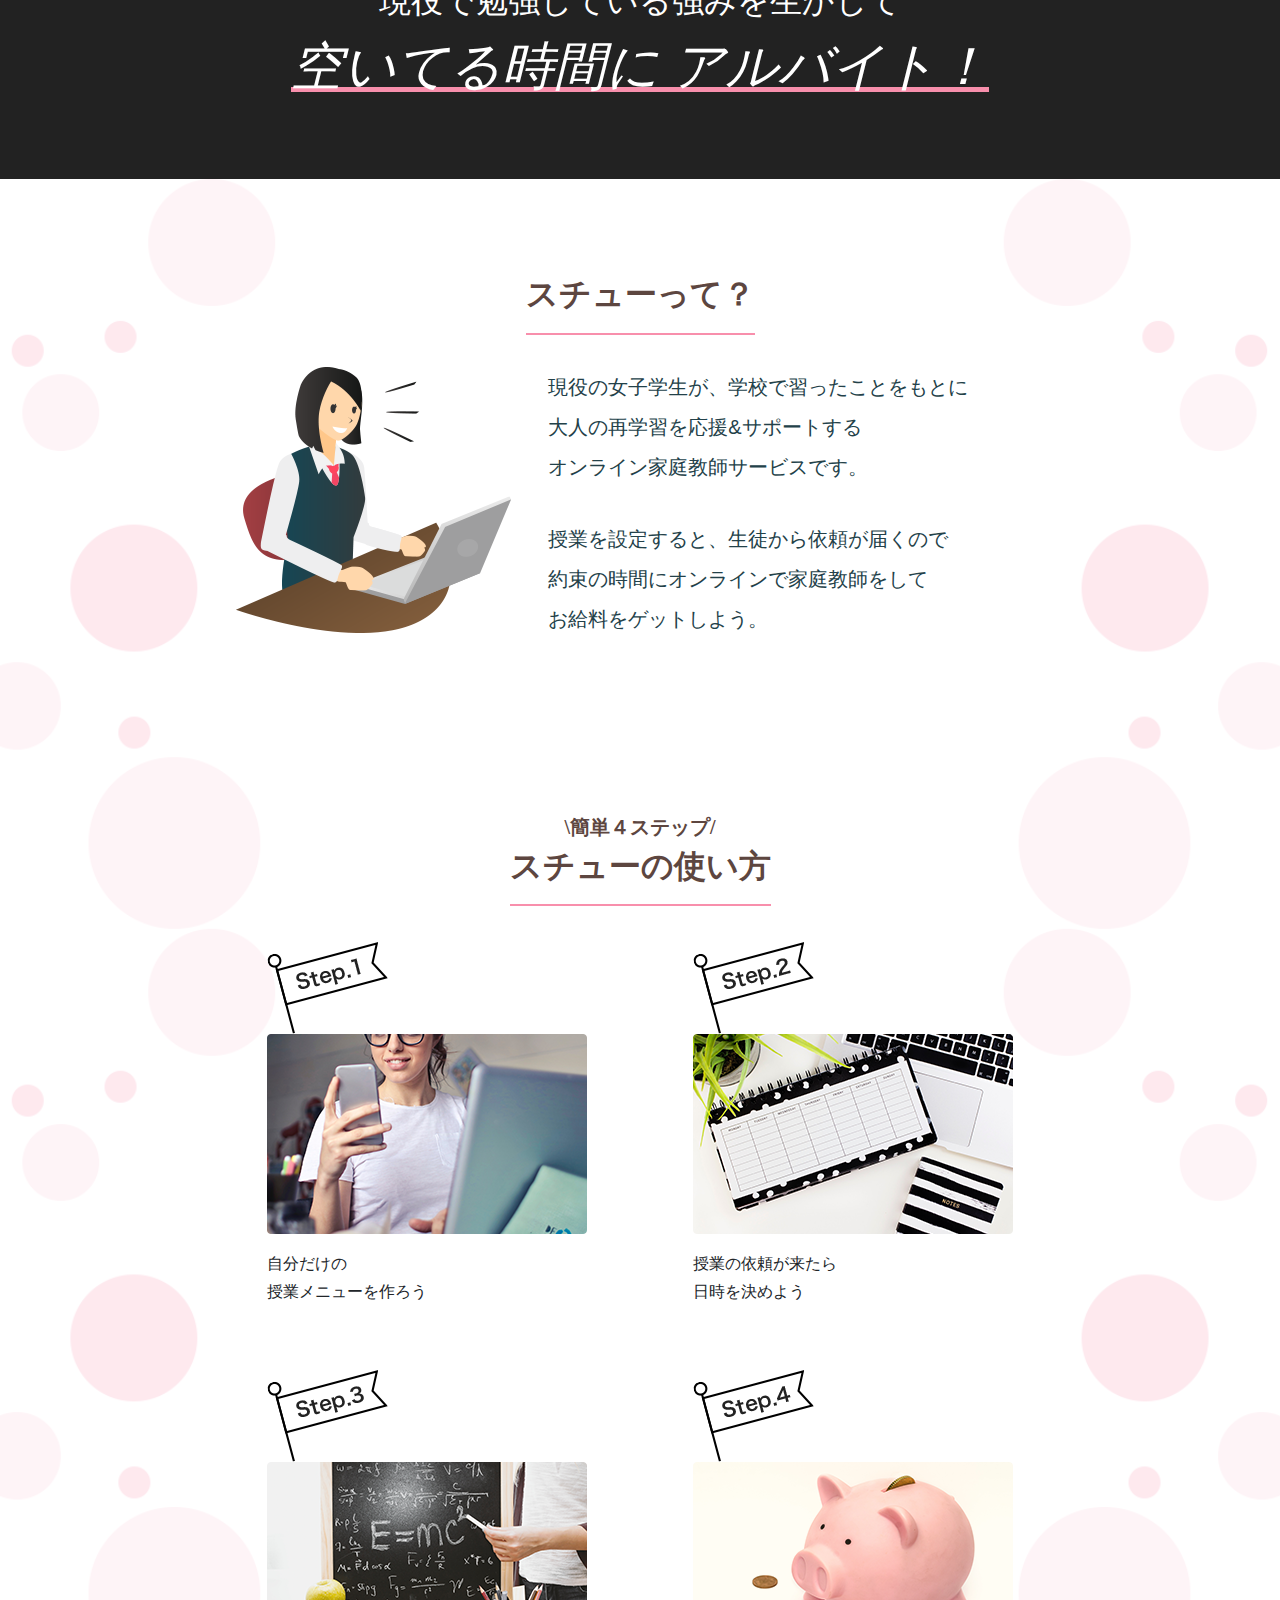
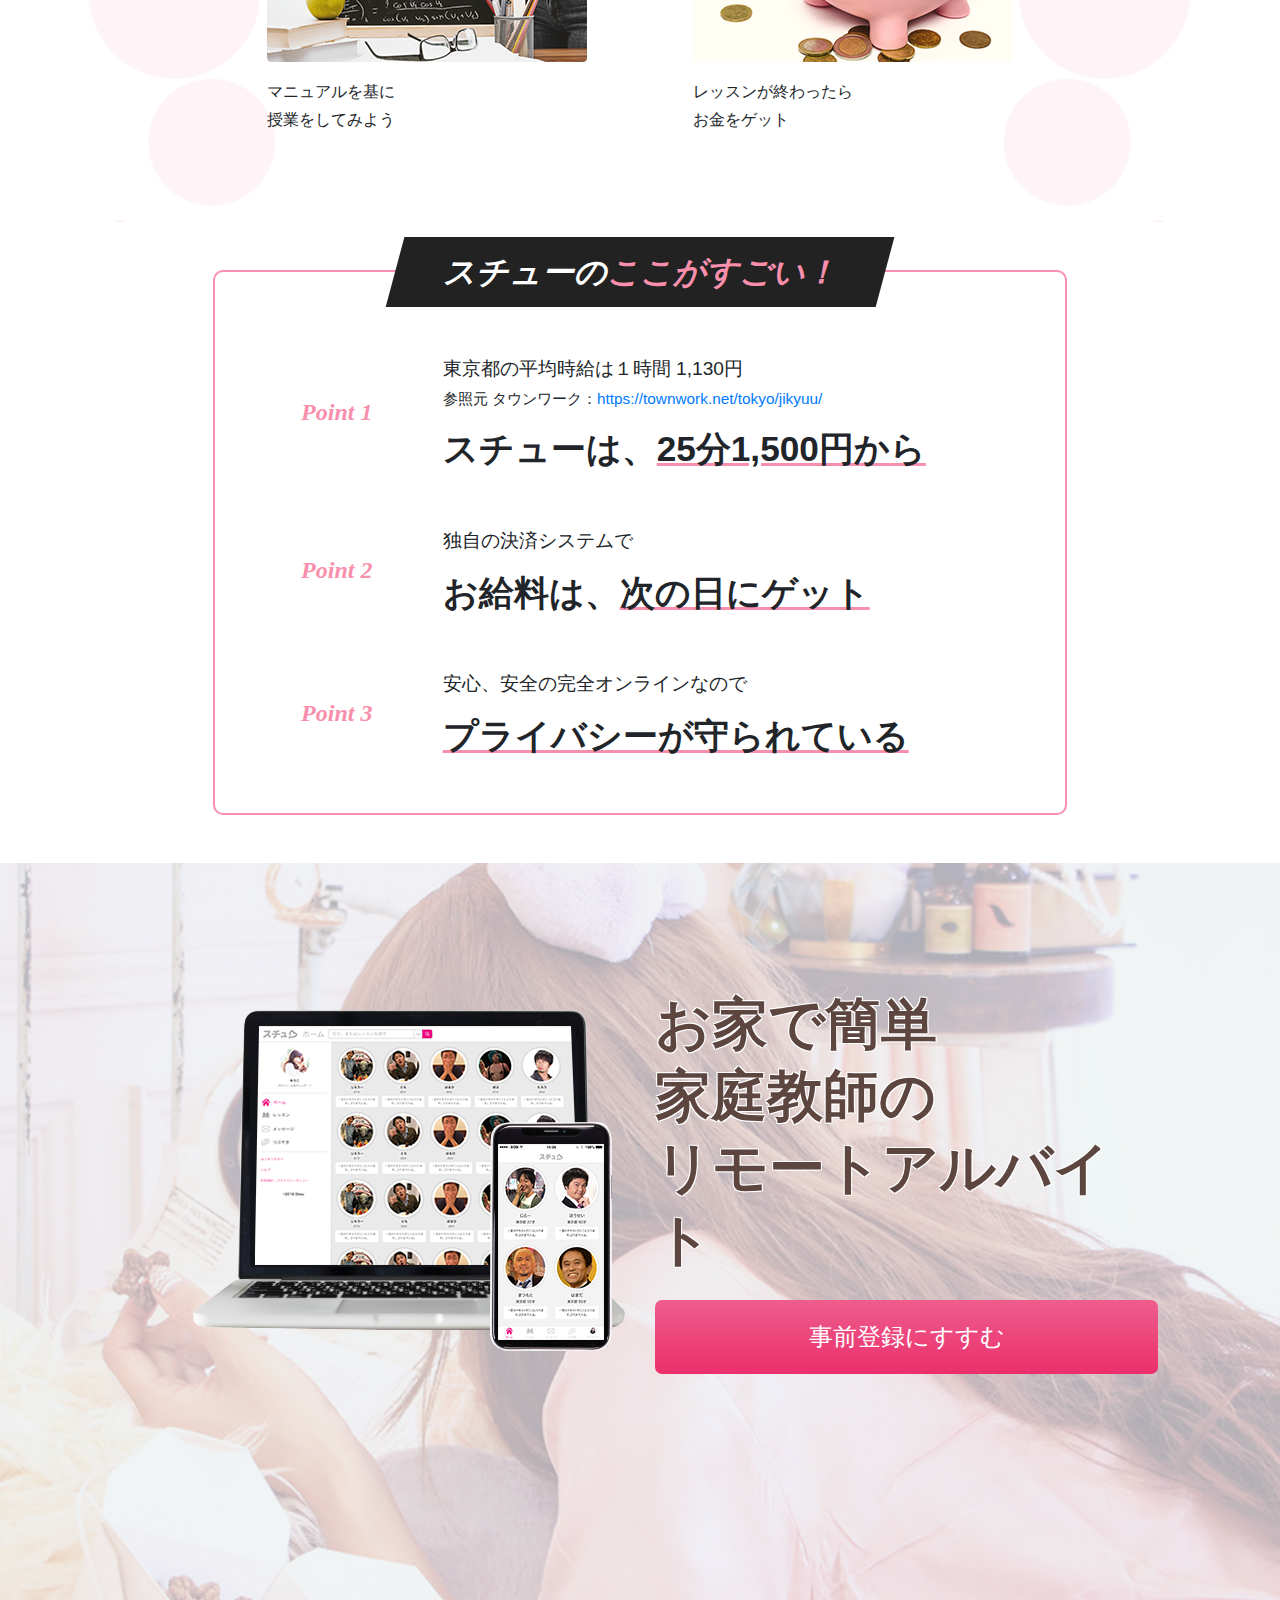
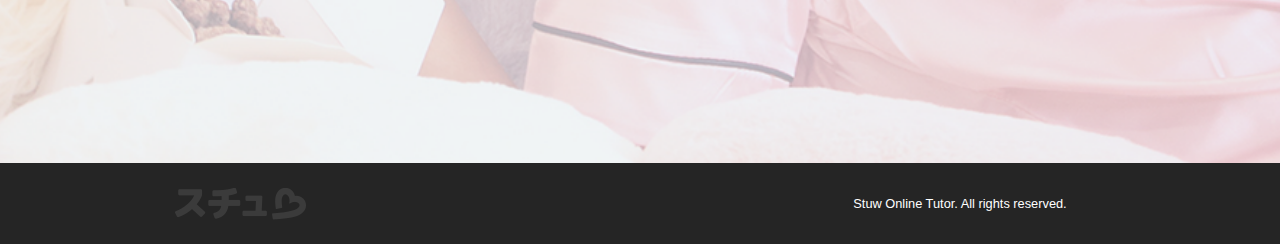
==== commit 0d12fad6: "Rename files and changed the navbar." ====
--- a/index.html
+++ b/index.html
@@ -1,15 +1,15 @@
-<!DOCTYPE html>
+<!doctype html>
 <html lang="ja" dir="ltr">
 
 <head>
   <!-- Required meta tags -->
   <meta charset="utf-8">
-  <meta name="viewport" content="width=device-width, initial-scale=1, shrink-to-fit=no">
+  <meta name="viewport" content="width=device-width, initial-scale=1, maximum-scale=1, user-scalable=no">
 
   <!-- Bootstrap CSS -->
-  <!-- <link rel="stylesheet" href="bootstrap-4.3.1-dist/css/bootstrap-grid.min.css">
+  <link rel="stylesheet" href="bootstrap-4.3.1-dist/css/bootstrap-grid.min.css">
   <link rel="stylesheet" href="bootstrap-4.3.1-dist/css/bootstrap-reboot.min.css">
-  <link rel="stylesheet" href="bootstrap-4.3.1-dist/css/bootstrap.min.css"> -->
+  <link rel="stylesheet" href="bootstrap-4.3.1-dist/css/bootstrap.min.css">
 
   <!-- Fonts -->
   <link rel="stylesheet" href="https://use.fontawesome.com/releases/v5.8.1/css/all.css"
@@ -18,255 +18,283 @@
   <!-- Other CSS -->
   <link rel="stylesheet" href="css/index.css">
 
-  <title>スチュ❤︎</title>
+  <title>スチュー❤︎</title>
 </head>
 
 <body>
-
-  <div class="nav_conte1_bg">
-    <nav>
-      <a href="#" id="logo"><img src="img/logo.png" alt=""></a>
-      <a href="#" id="about">About</a>
-      <a href="index_men.html" id="otherside">男性はこちら</a>
-      <a href="#" id="button"><button type="button" name="button" class="nav_button">事前登録にすすむ</button></a>
-    </nav>
-
-    <div class="conte1">
-
-      <div class="left">
-        <h1>習ったことで<br>
+  <!-- Navigation -->
+  <nav id="navigation" class="navbar navbar-expand-lg navbar-light">
+    <div class="container">
+      <a class="navbar-brand" href="index.html">
+        <img src="img/logo.png" class="img-fluid" alt="スチュー">
+      </a>
+
+      <ul class="nav navbar-nav pull-right">
+        <li>
+          <a id="navigation_a" class="nav-item pt-2" href="#">
+            生徒になりたい方はこちら
+          </a>
+        </li>
+        <li class="pl-4">
+          <a href="#" class="nav-item">
+            <button type="button" class="btn-block text-center registerButton_sm">
+              事前登録にすすむ
+            </button>
+          </a>
+        </li>
+      </ul>
+    </div>
+  </nav>
+
+
+
+  <!-- Content 1 -->
+  <div id="conte1" class="container-fluid">
+    <div class="row justify-content-center pt-4">
+      <div id="conte1_content" class="col-sm-12 col-lg-8 justify-content-start d-flex align-items-center">
+        <div class="col-md-12 col-lg-8 pl-0 pr-0">
+          <h1 class="roundText pb-3">
+            お家で簡単<br>
+            家庭教師の<br>
+            リモートアルバイト
+          </h1>
+          <div class="col-sm-12 col-md-6 col-lg-9 pl-0 pr-0">
+            <a href="#">
+              <button type="button" class="btn-block text-center registerButton">
+                事前登録にすすむ
+              </button>
+            </a>
+          </div>
+        </div>
+      </div>
+    </div>
+  </div>
+
+
+
+  <!-- Content 2 -->
+  <div id="conte2" class="container-fluid text-center pt-5 pb-5">
+    <div class="row justify-content-center text-center pt-5 pb-5">
+      <h2>バイトでこんな体験<br>
+        <span class="underlinedH2">ありませんか？</span>
+      </h2>
+    </div>
+
+    <div class="row justify-content-center pt-4 pr-5 pl-5">
+      <div class="col-sm-4 col-lg-3 pb-5">
+        <img src="img/w/conte2_img1.png" alt="clock" class="pb-4">
+        <h5>アルバイトしたいけど<br>
+          時間がない…</h5>
+      </div>
+
+      <div class="col-sm-4 col-lg-3 pb-5">
+        <img src="img/w/conte2_img2.png" alt="tired emoji" class="pb-4">
+        <h5>疲れるバイトは嫌だな…</h5>
+      </div>
+
+      <div class="col-sm-4 col-lg-3 pb-5">
+        <img src="img/w/conte2_img3.png" alt="coin" class="pb-4">
+        <h5>時給が安くて<br>
+          全然稼げない…</h5>
+      </div>
+    </div>
+
+    <div class="row justify-content-center pt-2 pb-4">
+      <div>
+        <h2>現役で勉強している<br class="addBreak">強みを生かして</h2>
+        <h2 id="conte2_underlinedText_2">
+          空いてる時間に
+          <br class="addBreak">
+          アルバイト！</h2>
+      </div>
+    </div>
+  </div>
+
+
+
+  <div id="conte3and4_background">
+    <!-- Content 3 -->
+    <div id="conte3" class="container-fluid text-center pt-5 pb-5">
+      <div class="row justify-content-center text-center pt-5 pb-4">
+        <h2 class="underlinedH2 roundText">スチューって？</h2>
+      </div>
+
+      <div class="row justify-content-center flex-column-reverse flex-sm-row">
+        <div class="col-md-3 col-sm-6">
+          <img src="img/w/lady2.png" alt="">
+        </div>
+        <div class="col-md-5 col-sm-6">
+          <p>現役の女子学生が、学校で習ったことをもとに<br class="removeBreak">
+            大人の再学習を応援&amp;サポートする<br class="removeBreak">
+            オンライン家庭教師サービスです。</p>
+
+          <p>授業を設定すると、生徒から依頼が届くので<br class="removeBreak">
+            約束の時間にオンラインで家庭教師をして<br class="removeBreak">
+            お給料をゲットしよう。</p>
+        </div>
+      </div>
+    </div>
+
+
+
+    <!-- Content 4 -->
+    <div id="conte4" class="container-fluid text-center pt-5 pb-5">
+      <div class="row justify-content-center text-center pt-5 pb-4">
+        <div>
+          <h5 class="roundText">\簡単４ステップ/</h5>
+          <h2>
+            <span class="underlinedH2 roundText">スチューの使い方</span>
+          </h2>
+        </div>
+      </div>
+
+      <div class="row justify-content-center text-center">
+        <div class="col-sm-12 col-md-6 col-lg-4 pb-4 pt-4">
+          <div class="conte4_step">
+            <img src="img/w/step1_flag.png" alt="Step 1" class="img-fluid">
+            <img src="img/w/step1_img.png" alt="" class="img-fluid">
+            <p>自分だけの<br>
+              授業メニューを作ろう</p>
+          </div>
+        </div>
+
+        <div class="col-sm-12 col-md-6 col-lg-4 pb-4 pt-4">
+          <div class="conte4_step">
+            <img src="img/w/step2_flag.png" alt="Step 2" class="img-fluid">
+            <img src="img/w/step2_img.png" alt="" class="img-fluid">
+            <p>授業の依頼が来たら<br>
+              日時を決めよう</p>
+          </div>
+        </div>
+      </div>
+
+      <div class="row justify-content-center text-center">
+        <div class="col-sm-12 col-md-6 col-lg-4 pb-4 pt-4">
+          <div class="conte4_step">
+            <img src="img/w/step3_flag.png" alt="Step 3" class="img-fluid">
+            <img src="img/w/step3_img.png" alt="" class="img-fluid">
+            <p>マニュアルを基に<br>
+              授業をしてみよう</p>
+          </div>
+        </div>
+
+        <div class="col-sm-12 col-md-6 col-lg-4 pb-4 pt-4">
+          <div class="conte4_step">
+            <img src="img/w/step4_flag.png" alt="Step 4" class="img-fluid">
+            <img src="img/w/step4_img.png" alt="" class="img-fluid">
+            <p>レッスンが終わったら<br>
+              お金をゲット</p>
+          </div>
+        </div>
+      </div>
+    </div>
+  </div>
+
+
+
+  <!-- Content 5 -->
+  <div id="conte5" class="container-fluid pt-5 pb-5">
+    <div class="row justify-content-center p-0">
+      <div id="conte5_border" class="col-md-8 ml-2 mr-2">
+
+        <div class="row justify-content-center text-center d-flex align-items-center pb-5">
+          <div id="conte5_header" class="pt-3 pb-3 pl-5 pr-5">
+            <h2 class="roundText">スチューの<span id="conte5_h2_pink">ここがすごい！</span>
+            </h2>
+          </div>
+        </div>
+
+        <div class="">
+          <div class="row justify-content-center d-flex align-items-center pb-5">
+            <div class="col-md-2 text-left">
+              <h4>Point 1</h4>
+            </div>
+
+            <div class="col-md-8">
+              <p>東京都の平均時給は１時間 1,130円<br>
+                <small>参照元 タウンワーク：<a
+                    href="https://townwork.net/tokyo/jikyuu/">https://townwork.net/tokyo/jikyuu/</a></small>
+              </p>
+              <h3>スチューは、<span class="conte5_h3_underline">25分1,500円から</span></h3>
+            </div>
+          </div>
+
+          <div class="row justify-content-center d-flex align-items-center pb-5">
+            <div class="col-md-2 text-left">
+              <h4>Point 2</h4>
+            </div>
+            <div class="col-md-8">
+              <p>独自の決済システムで</p>
+              <h3>お給料は、<span class="conte5_h3_underline">次の日にゲット</span></h3>
+            </div>
+          </div>
+
+          <div class="row justify-content-center d-flex align-items-center pb-5">
+            <div class="col-md-2 text-left">
+              <h4>Point 3</h4>
+            </div>
+            <div class="col-md-8">
+              <p>安心、安全の完全オンラインなので</p>
+              <h3><span class="conte5_h3_underline">プライバシーが守られている</span></h3>
+            </div>
+          </div>
+        </div>
+      </div>
+    </div>
+  </div>
+
+
+
+  <!-- Content 6 -->
+  <div id="conte6" class="container-fluid">
+    <div id="conte6_content" class="row justify-content-center flex-sm-row d-flex align-items-center">
+      <div class="col-md-5 col-sm-5 text-right">
+        <img src="img/w/conte6_computer.png" alt="" class="img-fluid">
+      </div>
+
+      <div class="col-md-5 col-sm-5">
+        <h1 class="roundText pb-3">
+          お家で簡単<br>
           家庭教師の<br>
-          アルバイト<i class="fas fa-pencil-alt"></i></h1>
-        <a href="#"><button type="button" name="button" class="regular_button">事前登録にすすむ</button></a>
-      </div>
-      <div class="right">
-        <img src="img/w/lady1.png" alt="">
-      </div>
-    </div>
-  </div>
-
-  <div class="conte2_bg">
-    <div class="conte2_header1">
-      <h3 id="h3top">バイトでこんな体験</h3>
-      <h3 id="h3bottom">ありませんか？</h3>
-    </div>
-    <div class="conte2">
-      <!-- <div class="conte2_header1">
-          <h3>バイトでこんな体験</h3>
-            <h3 style="text-decoration: underline #ee5d8d;">ありませんか？</h3>
-        </div> -->
-      <div class="conte2_circle1">
-        <img src="img/w/conte2_img1.png" alt="">
-        <p>アルバイトしたいけど<br>
-          時間がない…</p>
-      </div>
-      <div class="conte2_circle2">
-        <img src="img/w/conte2_img2.png" alt="">
-        <p>疲れるバイトは嫌だな…</p>
-      </div>
-      <div class="conte2_circle3">
-        <img src="img/w/conte2_img3.png" alt="">
-        <p>時給が安くて<br>
-          全然稼げない…</p>
-      </div>
-      <div class="conte2_header2">
-        <h3>現役で勉強している強みを生かして</h3>
-        <h1>空いてる時間にアルバイト！</h1>
-      </div>
-    </div>
-  </div>
-
-  <div class="conte3_bg">
-    <div class="conte3">
-      <div class="conte3_header">
-        <h3>スチューって？</h3>
-      </div>
-      <div class="conte3_left">
-        <img src="img/w/lady2.png" alt="">
-      </div>
-      <div class="conte3_right">
-        <p>現役の女子学生が、学校で習ったことをもとに
-          大人の再学習を応援&amp;サポートする
-          オンライン家庭教師サービスです。</p>
-
-        <p>授業を設定すると、生徒から依頼が届くので
-          約束の時間にオンラインで家庭教師をして
-          お給料をゲットしよう。</p>
-      </div>
-    </div>
-  </div>
-
-
-  <div class="conte4_bg">
-    <div class="conte4_header">
-      <h3 id="h3top">スチューをはじめる</h3>
-      <h3 id="h3bottom"> 簡単４ステップ！</h3>
-    </div>
-    <div class="conte4">
-      <div class="conte4_step1">
-        <div class="step1flag">
-          <img src="img/w/step1_flag.png" alt="Step 1">
-        </div>
-        <div class="step1text">
-          <p>自分だけの<br>
-            授業メニューを作ろう</p>
-        </div>
-        <div class="step1img">
-          <img src="img/w/step1_img.png" alt="">
-        </div>
-      </div>
-
-      <div class="conte4_step2">
-        <div class="step2flag">
-          <img src="img/w/step2_flag.png" alt="Step 2">
-        </div>
-        <div class="step2text">
-          <p>授業の依頼が来たら<br>
-            日時を決めよう</p>
-        </div>
-        <div class="step2img">
-          <img src="img/w/step2_img.png" alt="">
-        </div>
-      </div>
-
-      <div class="conte4_step3">
-        <div class="step3flag">
-          <img src="img/w/step3_flag.png" alt="Step 3">
-        </div>
-        <div class="step3text">
-          <p>マニュアルを基に<br>
-            授業をしてみよう</p>
-        </div>
-        <div class="step3img">
-          <img src="img/w/step3_img.png" alt="">
-        </div>
-      </div>
-
-      <div class="conte4_step4">
-        <div class="step4flag">
-          <img src="img/w/step4_flag.png" alt="Step 4">
-        </div>
-        <div class="step4text">
-          <p>レッスンが終わったら<br>
-            お金をゲット</p>
-        </div>
-        <div class="step4img">
-          <img src="img/w/step4_img.png" alt="">
-        </div>
-      </div>
-
-    </div>
-  </div>
-
-
-  <div class="conte4_bg">
-    <div class="conte4_header">
-      <h3 id="h3top">スチューをはじめる</h3>
-      <h3 id="h3bottom"> 簡単４ステップ！</h3>
-    </div>
-    <div class="conte4">
-      <div class="conte4_step1">
-        <div class="step1flag">
-          <img src="img/w/step1_flag.png" alt="Step 1">
-        </div>
-        <div class="step1text">
-          <p>自分だけの<br>
-            授業メニューを作ろう</p>
-        </div>
-        <div class="step1img">
-          <img src="img/w/step1_img.png" alt="">
-        </div>
-      </div>
-
-      <div class="conte4_step2">
-        <div class="step2flag">
-          <img src="img/w/step2_flag.png" alt="Step 2">
-        </div>
-        <div class="step2text">
-          <p>授業の依頼が来たら<br>
-            日時を決めよう</p>
-        </div>
-        <div class="step2img">
-          <img src="img/w/step2_img.png" alt="">
-        </div>
-      </div>
-
-      <div class="conte4_step3">
-        <div class="step3flag">
-          <img src="img/w/step3_flag.png" alt="Step 3">
-        </div>
-        <div class="step3text">
-          <p>マニュアルを基に<br>
-            授業をしてみよう</p>
-        </div>
-        <div class="step3img">
-          <img src="img/w/step3_img.png" alt="">
-        </div>
-      </div>
-
-      <div class="conte4_step4">
-        <div class="step4flag">
-          <img src="img/w/step4_flag.png" alt="Step 4">
-        </div>
-        <div class="step4text">
-          <p>レッスンが終わったら<br>
-            お金をゲット</p>
-        </div>
-        <div class="step4img">
-          <img src="img/w/step4_img.png" alt="">
-        </div>
-      </div>
-
-    </div>
-  </div>
-
-  <div class="conte5_bg">
-    <div class="conte5_header">
-      <h3>スチューの<span id="conte5_header_pink">ここがすごい！</span></h3>
-    </div>
-    <div class="conte5">
-      <div class="point1">
-        <h5>Point 1</h5>
-      </div>
-      <div class="point1_text">
-        <p>東京都の平均時給は１時間 1,130円</p>
-        <p id="conte5_subtext">参照元 タウンワーク：<a
-            href="https://townwork.net/tokyo/jikyuu/">https://townwork.net/tokyo/jikyuu/</a></p>
-        <h2>スチューは、<span id="conte5_pinkunderline">25分1,500円から</span></h2>
-      </div>
-      <div class="point2">
-        <h5>Point 2</h5>
-      </div>
-      <div class="point2_text">
-        <p>独自の決済システムで</p>
-        <h2>お給料は、<span id="conte5_pinkunderline">次の日にゲット</span></h2>
-      </div>
-      <div class="point3">
-        <h5>Point 3</h5>
-      </div>
-      <div class="point3_text">
-        <p>安心、安全の完全オンラインなので</p>
-        <h2><span id="conte5_pinkunderline">プライバシーが守られている</span></h2>
-      </div>
-    </div>
-  </div>
-
-  <div class="conte6_bg">
-    <div class="conte6">
-      <div class="left">
-        <img src="img/w/conte6_computer.png" alt="">
-      </div>
-      <div class="right">
-        <h1>習ったことで<br>
-          家庭教師の<br>
-          アルバイト<i class="fas fa-pencil-alt"></i></h1>
-        <a href="#"><button type="button" name="button" class="regular_button">事前登録にすすむ</button></a>
-      </div>
-    </div>
-
-  </div>
-
-  <footer></footer>
+          リモートアルバイト
+        </h1>
+        <div class="pl-0 pr-0">
+          <button type="button" class="btn-block text-center registerButton">
+            事前登録にすすむ
+          </button>
+        </div>
+      </div>
+    </div>
+  </div>
+
+
+
+  <!-- Footer -->
+  <div id="footer" class="container-fluid">
+    <div class="row justify-content-center pt-2 pb-4 d-flex align-items-center">
+      <div class="col-6 col-lg-3 pt-3">
+        <img src="img/w/logo_footer.png" alt="スチュー" class="img-fluid">
+      </div>
+
+      <div class="col-6 col-lg-3 pt-3 text-right">
+        <a href="#">
+          <i class="fab fa-instagram"></i>
+        </a>
+        <a href="#">
+          <i class="fab fa-twitter pl-2"></i>
+        </a>
+        <a href="#">
+          <i class="fab fa-facebook-square pl-2"></i>
+        </a>
+      </div>
+
+      <div class="col-sm-12 col-lg-3 pt-3 small text-center">
+        Stuw Online Tutor. All rights reserved.
+      </div>
+    </div>
+  </div>
+
+
 
   <!-- Optional JavaScript -->
   <!-- jQuery first, then Popper.js, then Bootstrap JS -->
@@ -280,7 +308,6 @@
     <script src="bootstrap-4.3.1-dist/js/bootstrap.bundle.min.js"></script>
     <script src="bootstrap-4.3.1-dist/js/bootstrap.min.js"></script>
   </div>
-
 </body>
 
 </html>--- a/css/index.css
+++ b/css/index.css
@@ -2,541 +2,320 @@
 Brown text color: #5d4640
 Light pink color: #ee5d8d, #f88fac
 Hot pink color: #eb2f6c
-light blue color: #4ccdde
+Light blue color: #4ccdde
 Aqua color: #234149
 */
 
-
 body {
-  font-family: "Hiragino Kaku Gothic Pro", sans-serif;
-  margin: 0;
-  padding: 0;
-  font-size: 20px;
-}
-
-h1 {
-  font-size: 56px;
-}
-
-h2 {
-  font-size: 40px;
-}
-
-h3 {
-  font-size: 32px;
-}
-
-h3#h3bottom {
-  text-decoration: underline #ee5d8d;
-}
-
-button.regular_button {
+  font-family: "ヒラギノ角ゴ", sans-serif !important;
+}
+
+a, a:hover {
+  text-decoration: none;
+}
+
+.addBreak {
+  display:none;
+}
+
+.roundText {
+  font-family: "ヒラギノ丸ゴ Pro W4","ヒラギノ丸ゴ Pro","Hiragino Maru Gothic Pro","ヒラギノ角ゴ Pro W3","Hiragino Kaku Gothic Pro","HG丸ｺﾞｼｯｸM-PRO","HGMaruGothicMPRO"!important;
+  font-weight: 900;
+  color: #5d4640;
+  text-shadow: -1px 1px 0 #FFF,
+  1px 1px 0 #FFF,
+  1px -1px 0 #FFF,
+  -1px -1px 0 #FFF;
+}
+
+.underlinedH2 {
+  border-bottom: 2px solid #f88fac !important;
+  padding-bottom: 1.25rem;
+}
+
+.registerButton {
   color: #FFF;
   background-image: linear-gradient(#ee5d8d, #eb2f6c);
+  border-radius: 7px;
   border: none;
-  border-radius: 5px;
-  padding: .7em;
-  font-size: 24px;
-  width: 100%;
-}
-
-button {
-  opacity: 1;
-  transition: 1s ease;
-}
-
-button:hover {
-  opacity: .7;
+  font-size: 1.5rem;
+  padding: 1.2rem 0;
+}
+
+.registerButton:hover, .registerButton_sm:hover {
+  background-image: linear-gradient(#eb2f6c, #ee5d8d);
   cursor: pointer;
 }
 
+.registerButton_sm {
+  color: #FFF;
+  background-image: linear-gradient(#ee5d8d, #eb2f6c);
+  border-radius: 7px;
+  border: none;
+  font-size: .8rem;
+  padding: .5rem;
+}
+
+#conte3and4_background {
+  background-image: url("../img/w/conte3_bg.png");
+  background-repeat:  repeat;
+  background-size: 100vw;
+  background-position: center-top;
+}
+
+
+
+
+@media screen and (max-width: 800px) {
+.removeBreak {
+  display: none;
+}
+
+.addBreak {
+  display: inline-block;
+}
+
+.registerButton {
+  font-size: 1.2rem;
+  padding: 1rem;
+}
+
+.registerButton_sm {
+  display: none;
+}
+}
+
+
+
 /*************************************
 NavBar
 *************************************/
-nav {
-  width: 800px;
-  height: 78px;
+#navigation {
+  background-color: #FFF;
+  max-width: 900px;
   margin: 0 auto;
-  font-size: 14px;
-  padding-top: 15px;
-
-  display: grid;
-  grid-template-columns: repeat(5, 1fr);
-  grid-gap: 20px;
-  grid-auto-rows: auto;
-}
-
-nav#logo {
-  grid-column: 1 / 2;
-  grid-row: 1;
-}
-
-nav a#about {
-  color: #5d4640;
-  text-decoration: none;
-  font-weight: 700;
-
-  grid-column: 2 / 3;
-  grid-row: 1;
-}
-
-nav a#otherside {
-  color: #5d4640;
-  text-align: right;
-
-  grid-column: 4 / 5;
-  grid-row: 1;
-}
-
-nav a#button {
-  grid-column: 5 / 6;
-  grid-row: 1;
-}
-
-
-
-button.nav_button {
-  color: #FFF;
-  background-image: linear-gradient(#ee5d8d, #eb2f6c);
-  border: none;
-  border-radius: 5px;
-  margin: 0;
-  font-size: 14px;
-  width: 180px;
-  height: 40px;
-}
+}
+
+#navigation_a {
+  color: #222;
+  font-size: 12px;
+}
+
+#navigation_a:hover {
+  color: #4ccdde;
+}
+
+
+
 
 /*************************************
 Conte1
 *************************************/
-.nav_conte1_bg {
+#conte1 {
   height: 100vh;
   background-image: url("../img/w/conte1_bg.png");
   background-repeat: no-repeat;
   background-size: cover;
-}
-
-.conte1 {
-  width: 800px;
+  background-position: center;
+}
+
+#conte1_content {
+  background-image: url("../img/w/lady1.png");
+  background-repeat: no-repeat;
+  background-size: contain;
+  background-position: right;
+
+  height: 444px;
+}
+
+#conte1 h1, #conte6 h1 {
+  font-size: 3.5rem;
+  line-height: 4.5rem;
+}
+
+
+@media screen and (max-width: 800px) {
+  #conte1_content {
+    padding-top: 80%;
+    /* vertical-align: bottom; */
+  }
+  
+  #conte1 h1, #conte6 h1 {
+    font-size: 2.3rem;
+    line-height: 3rem;
+  }
+  }
+
+
+
+/*************************************
+Conte2
+*************************************/
+#conte2 {
+  background-color: #222;
+  color: #FFF;
+  font-family: "ヒラギノ丸ゴ Pro W4","ヒラギノ丸ゴ Pro","Hiragino Maru Gothic Pro","ヒラギノ角ゴ Pro W3","Hiragino Kaku Gothic Pro","HG丸ｺﾞｼｯｸM-PRO","HGMaruGothicMPRO"!important;
+  /* padding: 120px 0 0 0; */
+}
+
+#conte2 h2 {
+  line-height: 3.25rem;
+  /* line-height: 225%; */
+}
+
+#conte2 #conte2_underlinedText_2 {
+  font-size: 3.25rem;
+  line-height: 4rem;
+  font-style: italic;
+  text-decoration: underline #f88fac;
+  /* border-bottom: 10px solid #ee5d8d; */
+}
+
+
+
+@media screen and (max-width: 800px) {
+  #conte2 #conte2_underlinedText_2 {
+    font-size: 3rem;
+  }
+}
+
+
+/*************************************
+Conte3
+*************************************/
+#conte3 p {
+  color: #234149;
+  text-align: left;
+  font-size: 1.25rem;
+  line-height: 2.5rem;
+  padding-bottom: 1rem;
+} 
+
+
+
+@media screen and (max-width: 800px) {
+  #conte3 p {
+    text-align: center;
+  }
+}
+
+
+
+/*************************************
+Conte4
+*************************************/
+#conte4 p {
+  padding-top: 1rem;
+  line-height: 1.75rem;
+}
+
+#conte4 .conte4_step {
+  max-width: 320px;
   margin: 0 auto;
-  color: #5d4640;
-  display: grid;
-  grid-template-columns: repeat(2, 1fr);
-  grid-gap: 5px;
-  grid-auto-rows: auto;
-}
-
-.left {
-  grid-column: 1 / 2;
-  grid-row: 1;
-}
-
-.right {
-  grid-column: 2 / 3;
-  grid-row: 1;
-}
-
-/*************************************
-Conte2
-*************************************/
-.conte2_bg {
-  background-color: #222;
-  padding: 120px 0 0 0;
-}
-
-.conte2 {
-  width: 800px;
-  margin: 0 auto;
-  color: #FFF;
-  text-align: center;
-  display: grid;
-  grid-template-columns: repeat(3, 1fr);
-  grid-gap: 40px;
-  grid-auto-rows: auto;
-}
-
-.conte2_header1 {
-  color: #FFF;
-  text-align: center;
-}
-
-.conte2_header1 h3 {
-  margin: 0 auto 13px auto;
-}
-
-.conte2_circle1 {
-  grid-column: 1 / 2;
-  grid-row: 2;
-}
-
-.conte2_circle2 {
-  grid-column: 2 / 3;
-  grid-row: 2;
-}
-
-.conte2_circle3 {
-  grid-column: 3 / 4;
-  grid-row: 2;
-}
-
-.conte2_header2 {
-  grid-column: 1 / 4;
-  grid-row: 3;
-}
-
-.conte2_header2 h3 {
-  margin: 13px auto 30px auto;
-}
-
-.conte2_header2 h1 {
-  margin: 0 auto 80px auto;
-  border-bottom: #ee5d8d solid 10px;
+  text-align: left;
+}
+
+
+
+/*************************************
+Conte5
+*************************************/
+#conte5 p {
+  font-size: 1.2rem;
+}
+
+#conte5 h2 {
+  color: #FFF;
+  margin: 0;
+  text-shadow: none;
+}
+
+#conte5_h2_pink {
+ color: #f88fac;
+}
+
+#conte5 h3 {
+  font-size: 2.2rem;
+  font-weight: bolder;
+}
+
+.conte5_h3_underline {
+  text-decoration: underline #f88fac;
+}
+
+#conte5 h4 {
+  font-family: "ヒラギノ丸ゴ Pro W4","ヒラギノ丸ゴ Pro","Hiragino Maru Gothic Pro","ヒラギノ角ゴ Pro W3","Hiragino Kaku Gothic Pro","HG丸ｺﾞｼｯｸM-PRO","HGMaruGothicMPRO"!important;
+  color: #f88fac;
   font-style: italic;
-}
-
-/*************************************
-Conte3
-*************************************/
-.conte3_bg {
-  height: 100vh;
-  background-image: url("../img/w/conte3_bg.png");
-  background-repeat: no-repeat;
-  background-size: cover;
-}
-
-.conte3 {
-  width: 800px;
-  padding: 120px 0;
-  margin: 0 auto;
-  display: grid;
-  grid-template-columns: repeat(3, 1fr);
-  grid-gap: 30px;
-  grid-auto-rows: auto;
-}
-
-.conte3_header {
-    grid-column: 2 / 4;
-    grid-row: 1;
-}
-
-.conte3_left {
-    grid-column: 1 / 2;
-    grid-row: 2;
-}
-
-.conte3_right {
-    grid-column: 2 / 4;
-    grid-row: 2;
-}
-
-.conte3 h3 {
-  color: #5d4640;
-  text-decoration: underline #ee5d8d;
-  margin: 0;
-}
-
-.conte3 p {
-  color: #234149;
-  margin-top: 0;
-}
-
-/*************************************
-Conte4
-*************************************/
-.conte4_bg {
-  background-image: url("../img/w/conte4_bg.png");
-  background-repeat: no-repeat;
-  background-size: 100%;
-  margin-top: 100px;
-}
-
-.conte4_header {
-  text-align: center;
-}
-
-.conte4 {
-  width: 800px;
-  padding: 80px 0 110px 0;
-  margin: 0 auto;
-  color: #222;
-  display: grid;
-  grid-template-columns: repeat(2, 1fr);
-  grid-gap: 80px;
-  grid-auto-rows: auto;
-}
-
-.conte4_step1 {
-  grid-column: 1 / 2;
-  grid-row: 1;
-
-  display: grid;
-  grid-template-columns: repeat(3, 1fr);
-  grid-gap: 5px;
-  grid-auto-rows: auto;
-}
-
-.step1flag {
-  grid-column: 1 / 2;
-  grid-row: 1;
-}
-.step1text {
-  grid-column: 2 / 4;
-  grid-row: 1;
-}
-.step1img {
-  grid-column: 1 / 4;
-  grid-row: 2;
-}
-.step1img img{
-  max-width: 100%;
-}
-
-/****************/
-.conte4_step2 {
-  grid-column: 2 / 3;
-  grid-row: 1;
-
-  display: grid;
-  grid-template-columns: repeat(3, 1fr);
-  grid-gap: 5px;
-  grid-auto-rows: auto;
-}
-.step2flag {
-  grid-column: 1 / 2;
-  grid-row: 1;
-}
-.step2text {
-  grid-column: 2 / 4;
-  grid-row: 1;
-}
-.step2img {
-  grid-column: 1 / 4;
-  grid-row: 2;
-}
-.step2img img{
-  max-width: 100%;
-}
-
-/****************/
-
-.conte4_step3 {
-  grid-column: 1 / 2;
-  grid-row: 2;
-
-  display: grid;
-  grid-template-columns: repeat(3, 1fr);
-  grid-gap: 5px;
-  grid-auto-rows: auto;
-}
-.step3flag {
-  grid-column: 1 / 2;
-  grid-row: 1;
-}
-.step3text {
-  grid-column: 2 / 4;
-  grid-row: 1;
-}
-.step3img {
-  grid-column: 1 / 4;
-  grid-row: 2;
-}
-.step3 img {
-  max-width: 100%;
-}
-
-/****************/
-
-.conte4_step4 {
-  grid-column: 2 / 3;
-  grid-row: 2;
-
-  display: grid;
-  grid-template-columns: repeat(3, 1fr);
-  grid-gap: 5px;
-  grid-auto-rows: auto;
-}
-.step4flag {
-  grid-column: 1 / 2;
-  grid-row: 1;
-}
-.step4text {
-  grid-column: 2 / 4;
-  grid-row: 1;
-}
-.step4img {
-  grid-column: 1 / 4;
-  grid-row: 2;
-}
-.step4img img {
-  max-width: 100%;
-}
-
-/*************************************
-Conte5
-*************************************/
-.conte5_bg {
-  width: 800px;
-  margin: 0 auto 120px auto;
-  padding: 0 auto;
-  border: 1px solid #ee5d8d;
+  font-weight: 900;
+}
+
+#conte5_border {
+  border: 2px solid #f88fac;
   border-radius: 10px;
 }
 
-.conte5 {
-  width: 800px;
-  padding: 37px 80px 60px 60px;
-  align-items: center;
-  margin: 0 auto;
-  color: #222;
-  display: grid;
-  grid-template-columns: repeat(7, 1fr);
-  grid-gap: 30px;
-  grid-auto-rows: auto;
-}
-
-.conte5_header {
-  width: 455px;
-  margin: 0 auto;
-  margin-top: -30px;
-  padding: 10px 0;
-  text-align: center;
+#conte5_header {
+  margin-top: -35px;
   font-style: italic;
   color: #FFF;
   background-color: #222;
   transform: skew(-15deg);  /* SKEW */
 }
 
-.conte5_header h3 {
-  margin: 0 auto;
+#conte5_header h2 {
   transform: skew(15deg);  /* reverse SKEW */
 }
 
-#conte5_header_pink {
-  color: #f88fac;
-}
-
-#conte5_pinkunderline {
-  text-decoration: underline #ee5d8d;
-}
-
-.point1 {
-  grid-column: 1 / 2;
-  grid-row: 1;
-}
-
-.point1 h5 {
-  font-size: 20px;
-  color: #f88fac;
-  font-style: italic;
-}
-
-.point1_text {
-  grid-column: 2 / 8;
-  grid-row: 1;
-}
-
-.point1_text p {
-  margin: 15px auto 10px auto;
-}
-
-.point1_text h2 {
-  margin: 10px auto 0px auto;
-}
-
-.point1_text p#conte5_subtext {
-  font-size: 10px;
-}
-
-.point1_text p#conte5_subtext a {
-  text-decoration: none;
-}
-
-.point2 {
-  grid-column: 1 / 2;
-  grid-row: 2;
-}
-
-.point2 h5 {
-  font-size: 20px;
-  color: #f88fac;
-  font-style: italic;
-}
-
-.point2_text p {
-  margin: 15px auto 10px auto;
-}
-
-.point2_text h2 {
-  margin: 10px auto 0px auto;
-}
-
-.point2_text {
-  grid-column: 2 / 8;
-  grid-row: 2;
-}
-
-.point2_text p {
-  margin: 15px auto 10px auto;
-}
-
-.point2_text h2 {
-  margin: 10px auto 0px auto;
-}
-
-.point3 {
-  grid-column: 1 / 2;
-  grid-row: 3;
-}
-
-.point3_text {
-  grid-column: 2 / 8;
-  grid-row: 3;
-}
-
-.point3_text p {
-  margin: 15px auto 10px auto;
-}
-
-.point3_text h2 {
-  margin: 10px auto 0px auto;
-}
-
-.point3 h5 {
-  font-size: 20px;
-  color: #f88fac;
-  font-style: italic;
-}
+
+
+@media screen and (max-width: 800px) {
+  #conte5 h2, #conte5 h4, #conte5 p{
+    font-size: 110%;
+  }
+
+  #conte5 h3 {
+    font-size: 130%;
+  }
+
+  #conte5_header {
+    margin-top: -20px;
+  }
+}
+
+
+
 
 /*************************************
 Conte6
 *************************************/
-.conte6_bg {
+#conte6 {
   height: 100vh;
   background-image: url("../img/w/conte1_bg.png");
   background-repeat: no-repeat;
   background-size: cover;
-}
-
-.conte6 {
-  width: 800px;
-  margin: 0 auto;
-  padding-top: 133px;
-  color: #5d4640;
-  display: grid;
-  grid-template-columns: repeat(2, 1fr);
-  grid-gap: 25px;
-  grid-auto-rows: auto;
-}
-
-.left {
-  grid-column: 1 / 2;
-  grid-row: 1;
-}
-
-.right {
-  grid-column: 2 / 3;
-}
-
-.conte6 .right h1 {
-  margin: 0 auto 0 auto;
+  background-position: center;
+}
+
+#conte6_content {
+  padding-top: 10%;
+}
+
+
+
+/*************************************
+Footer
+*************************************/
+#footer {
+  color: #FFF;
+  background-color: #252525;
+}
+
+#footer a {
+  color: #FFF;
+}
+
+#footer a:hover {
+  opacity: .5;
+  text-decoration: none;
 }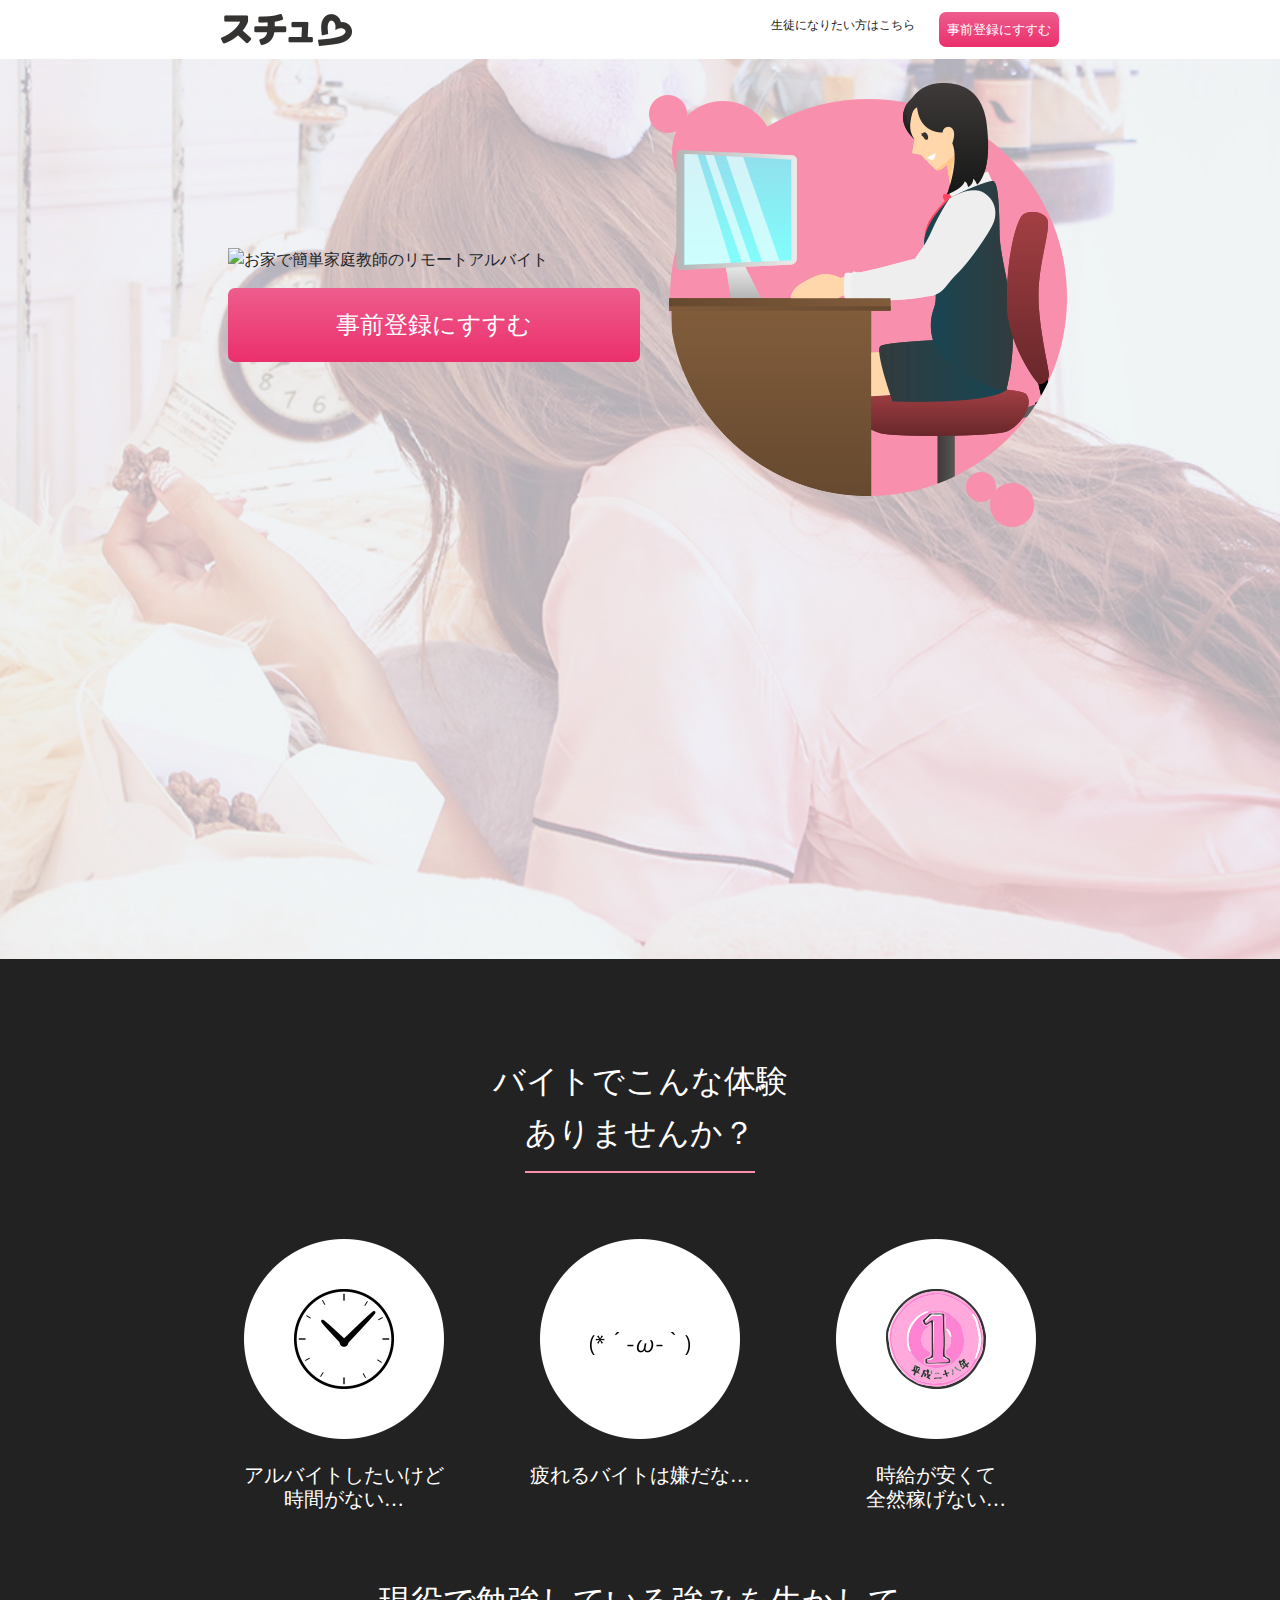
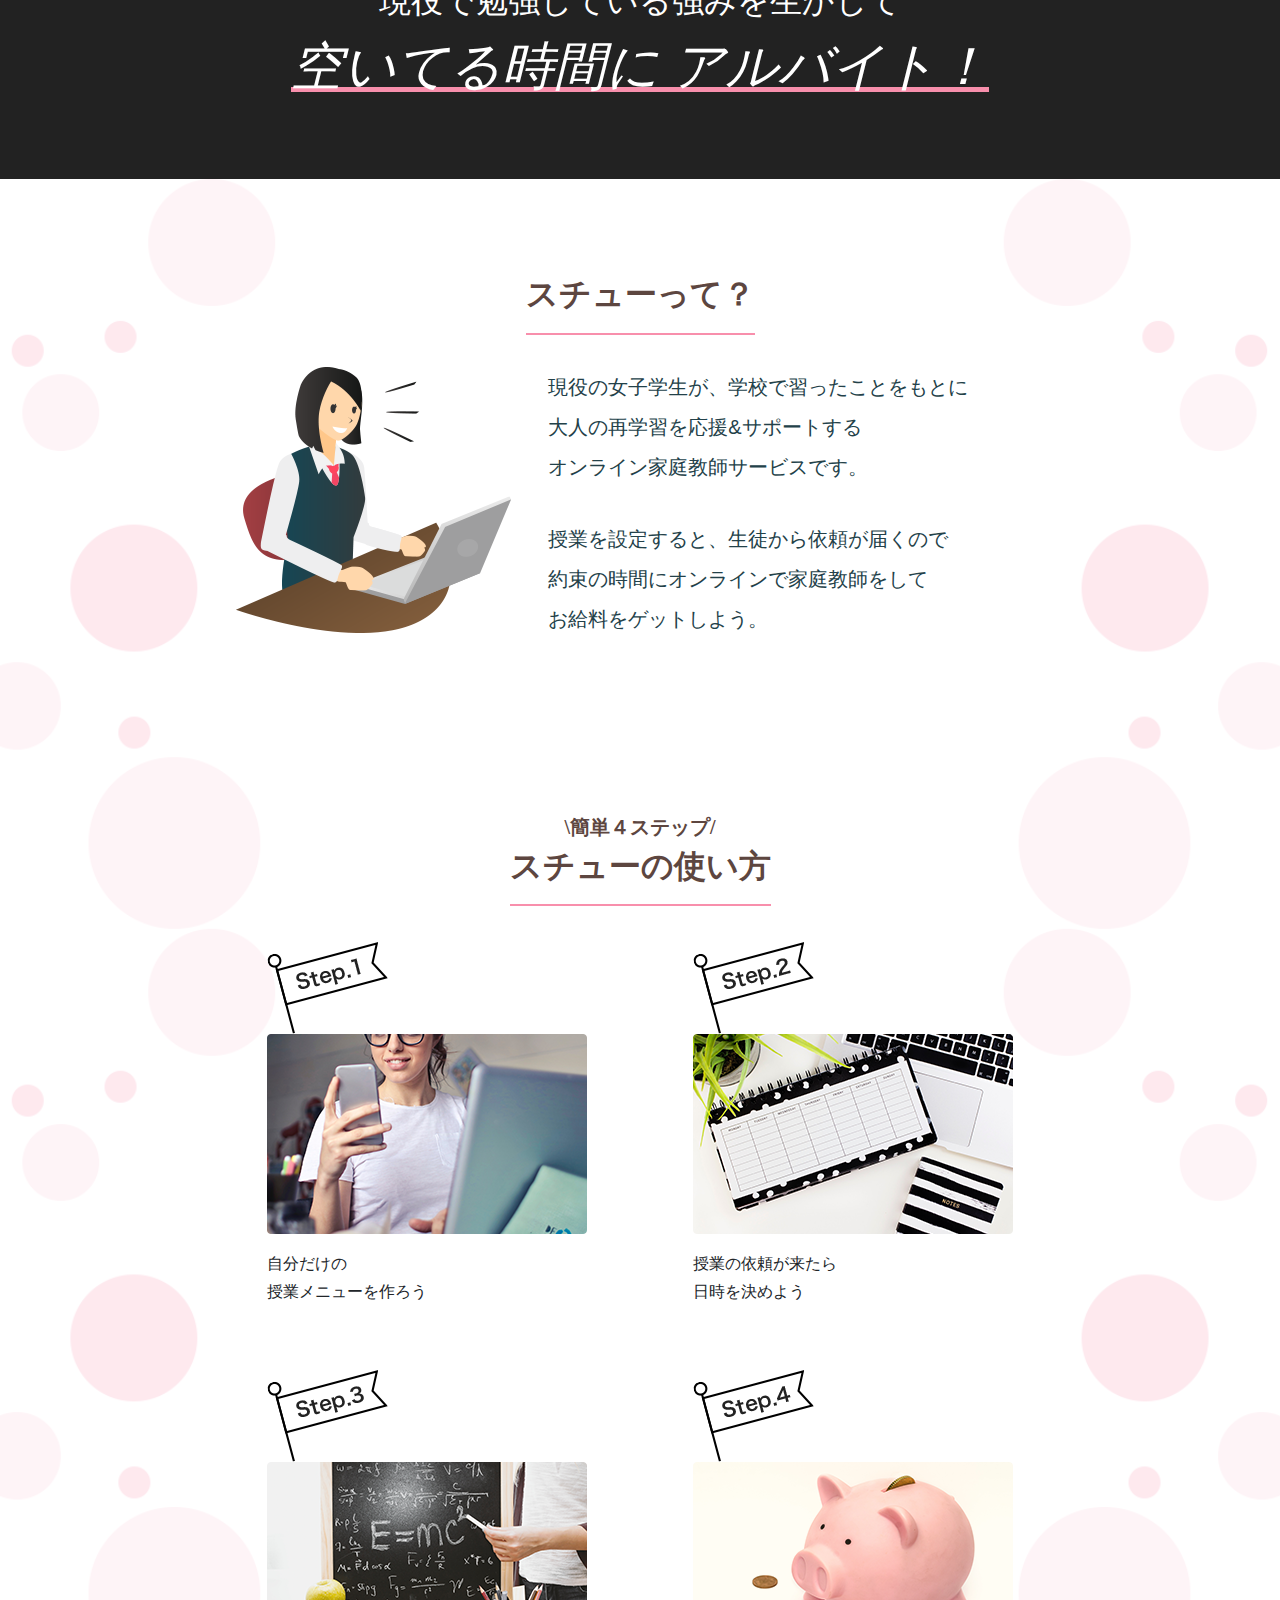
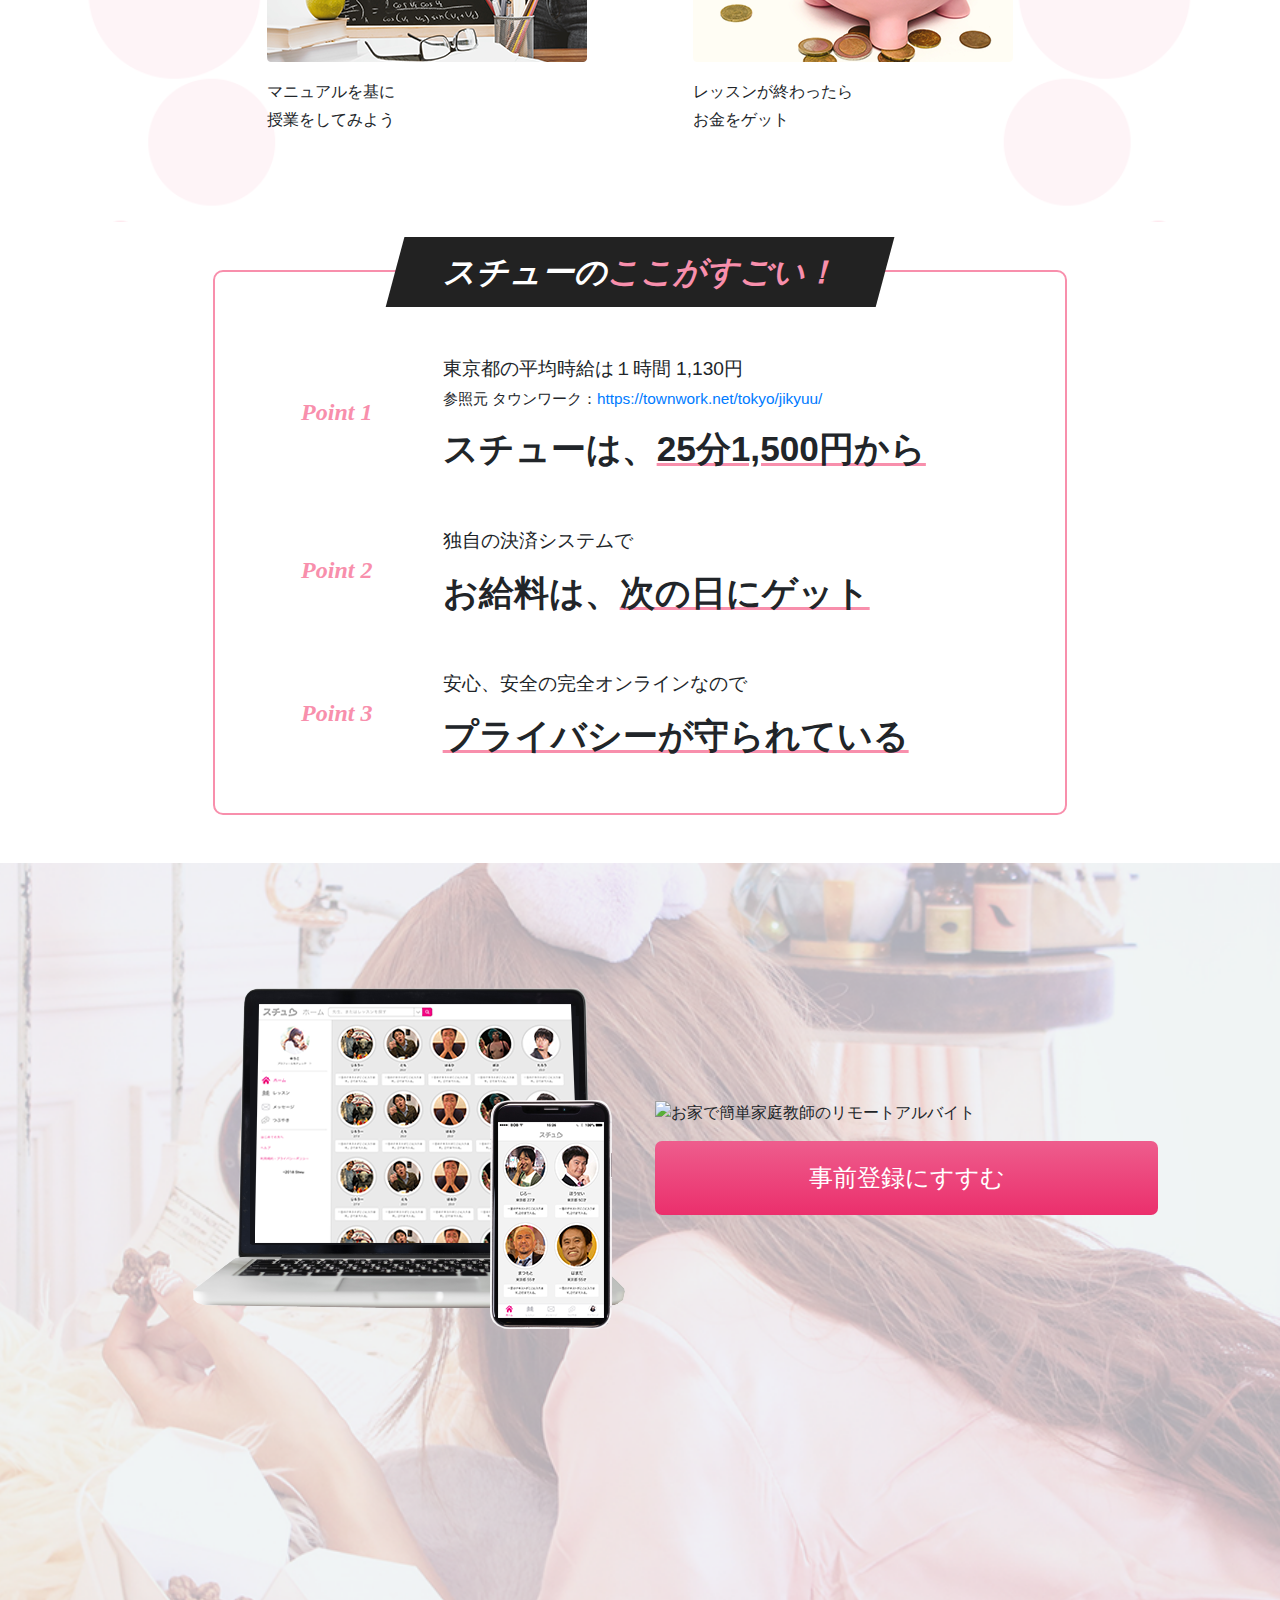
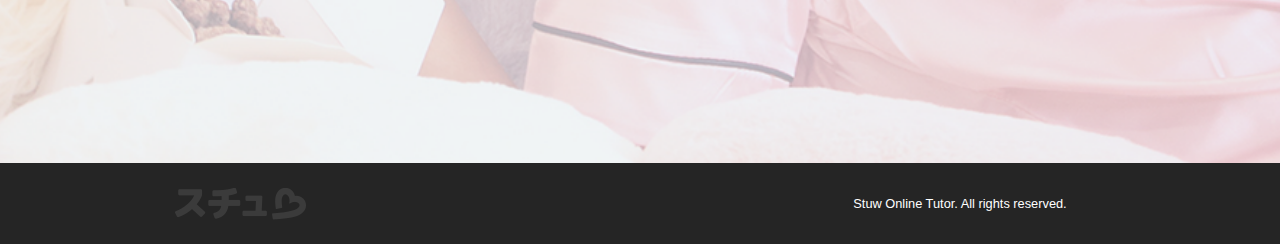
==== commit 0ff79549: "Conte1 text1 and Conte6 text1 are updated from text to images." ====
--- a/index.html
+++ b/index.html
@@ -53,11 +53,12 @@
     <div class="row justify-content-center pt-4">
       <div id="conte1_content" class="col-sm-12 col-lg-8 justify-content-start d-flex align-items-center">
         <div class="col-md-12 col-lg-8 pl-0 pr-0">
-          <h1 class="roundText pb-3">
+          <!-- <h1 class="roundText pb-3">
             お家で簡単<br>
             家庭教師の<br>
             リモートアルバイト
-          </h1>
+          </h1> -->
+          <img src="img/w/conte1_text1.png" alt="お家で簡単家庭教師のリモートアルバイト" class="img-fluid pb-3">
           <div class="col-sm-12 col-md-6 col-lg-9 pl-0 pr-0">
             <a href="#">
               <button type="button" class="btn-block text-center registerButton">
@@ -253,11 +254,12 @@
       </div>
 
       <div class="col-md-5 col-sm-5">
-        <h1 class="roundText pb-3">
+        <!-- <h1 class="roundText pb-3">
           お家で簡単<br>
           家庭教師の<br>
           リモートアルバイト
-        </h1>
+        </h1> -->
+        <img src="img/w/conte1_text1.png" alt="お家で簡単家庭教師のリモートアルバイト" class="img-fluid pb-3">
         <div class="pl-0 pr-0">
           <button type="button" class="btn-block text-center registerButton">
             事前登録にすすむ
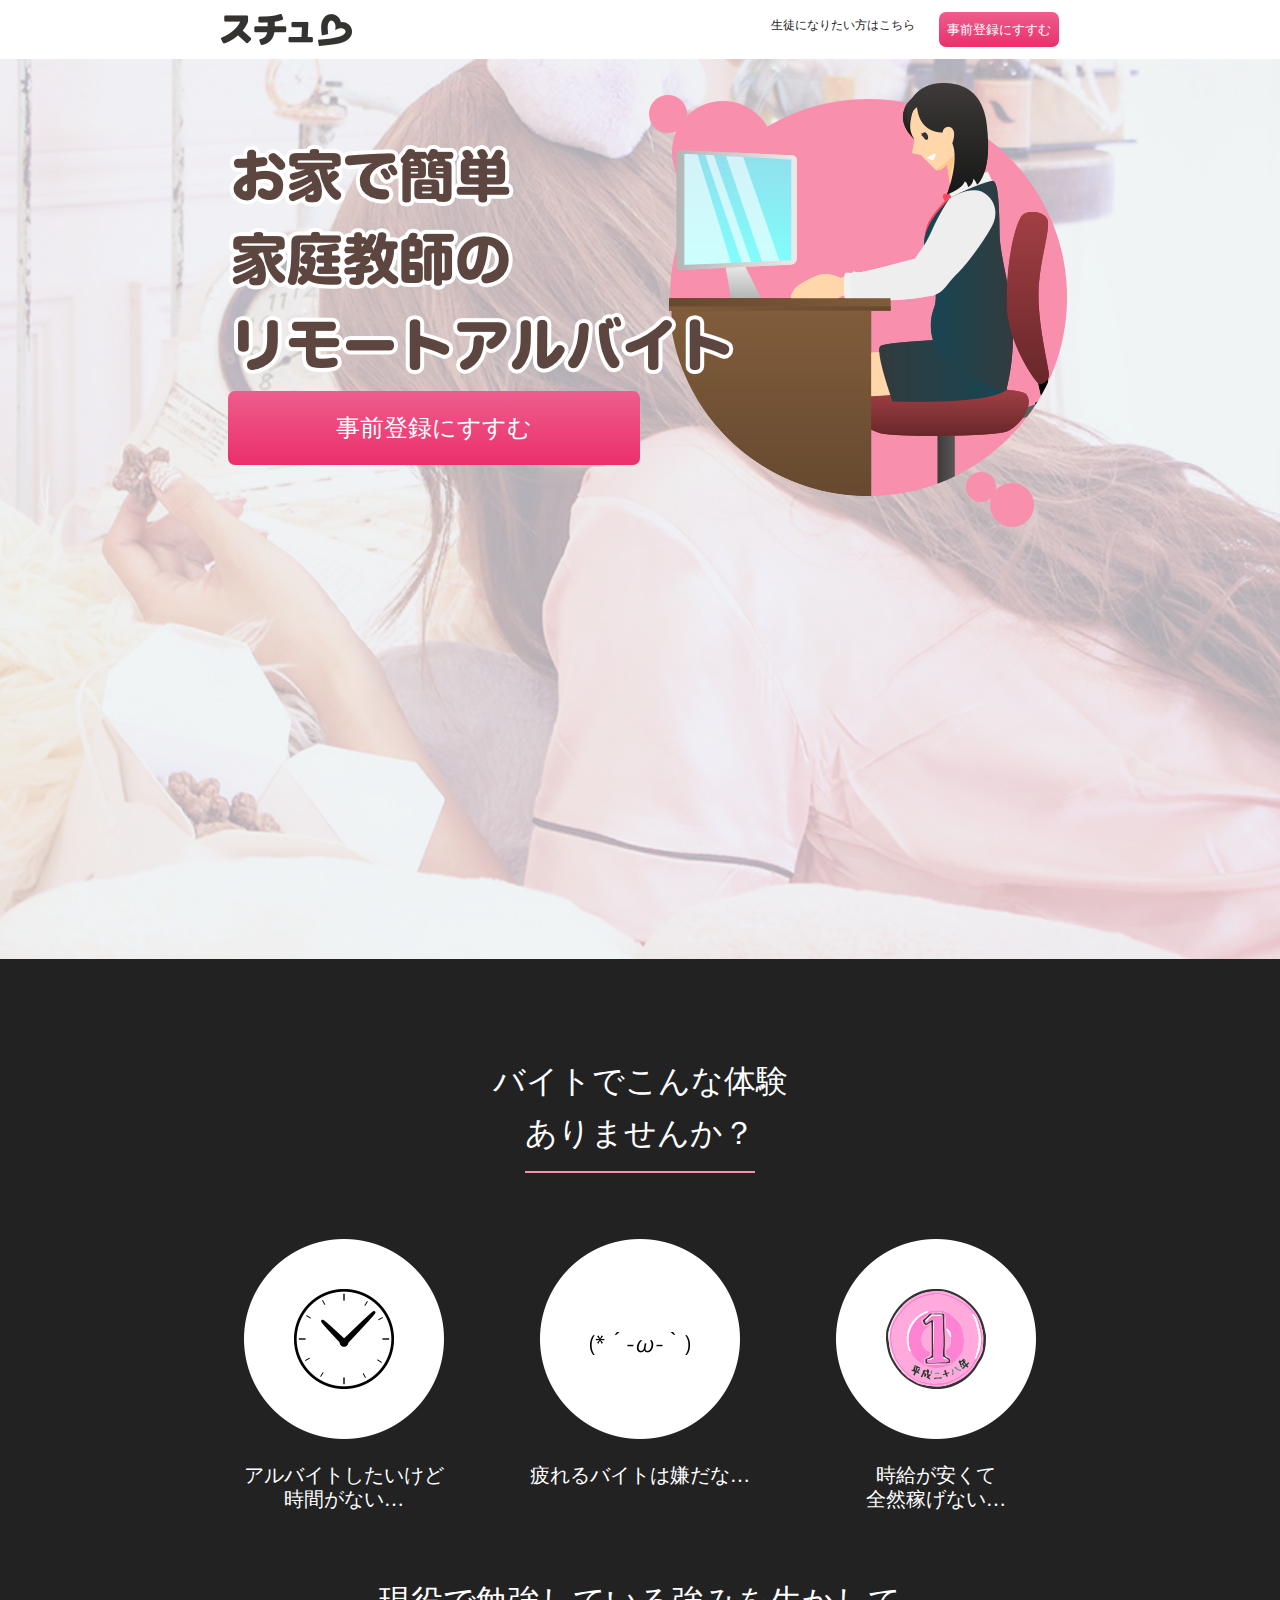
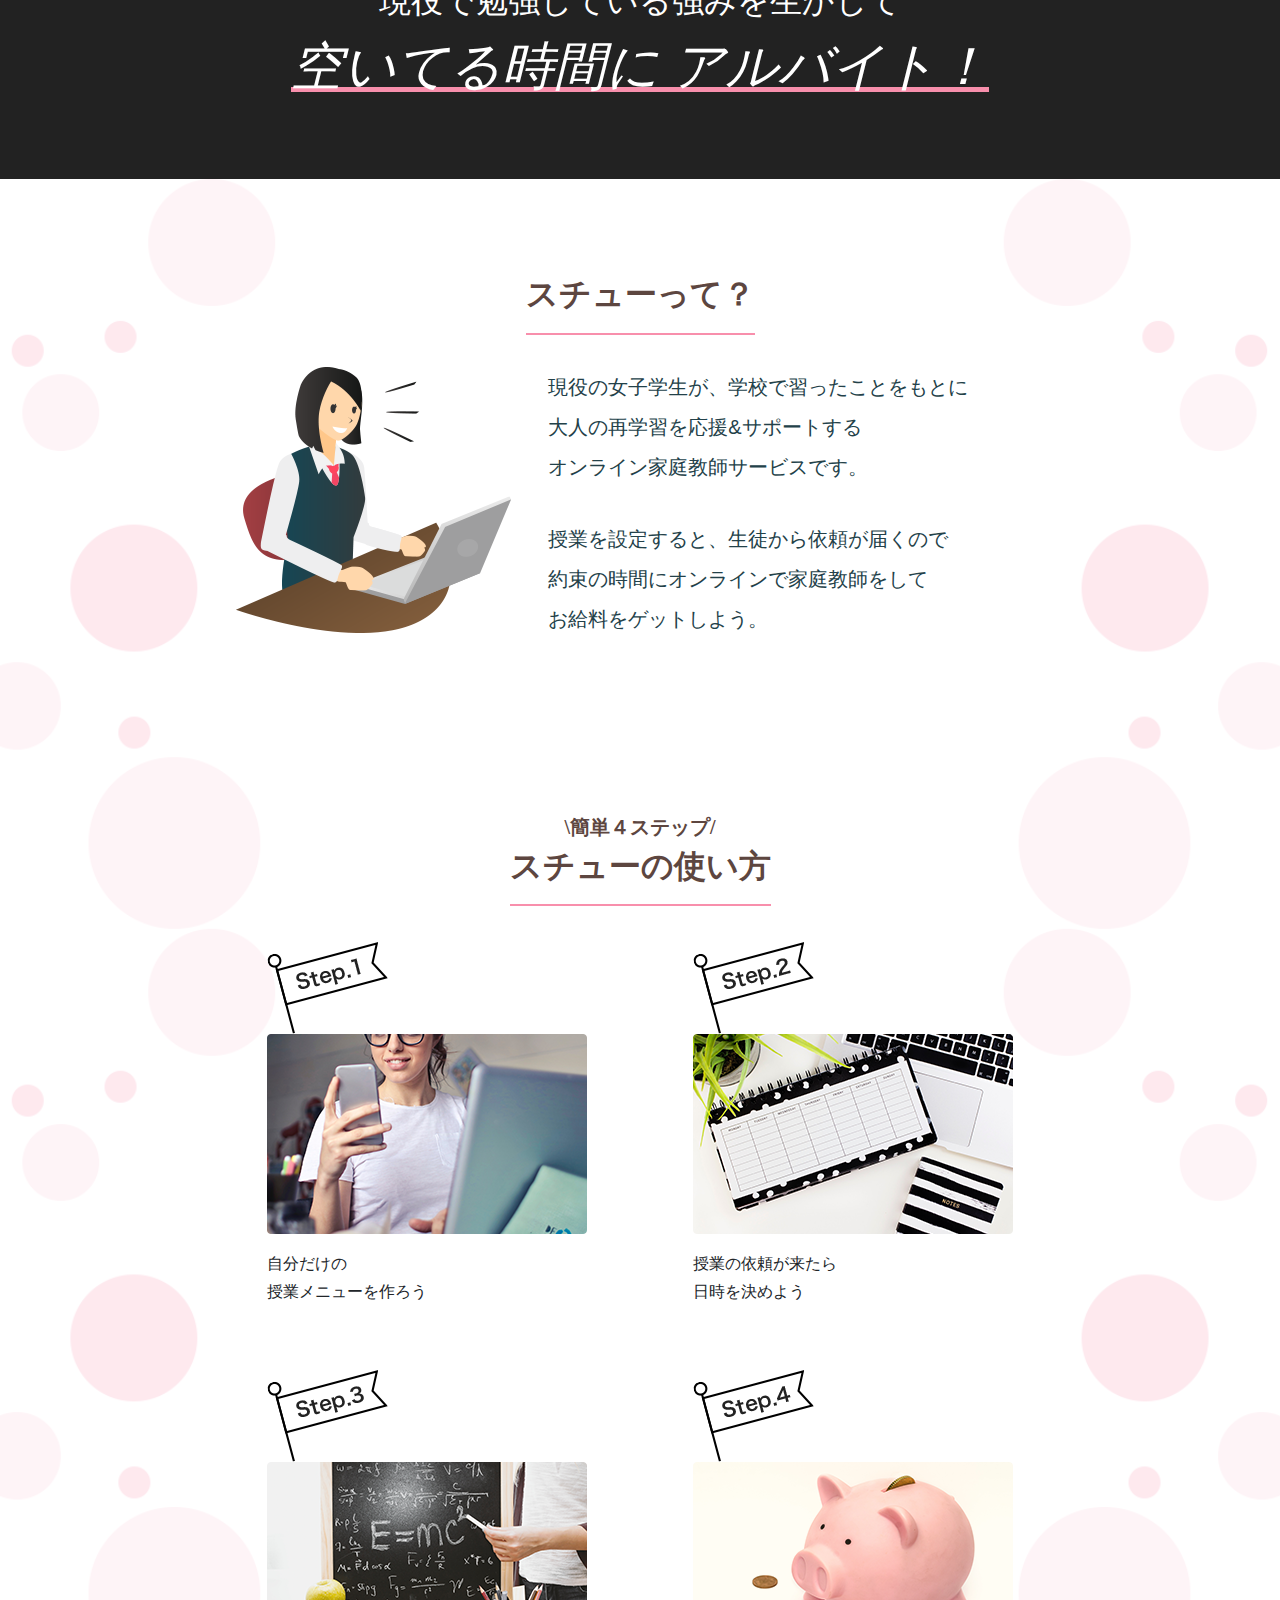
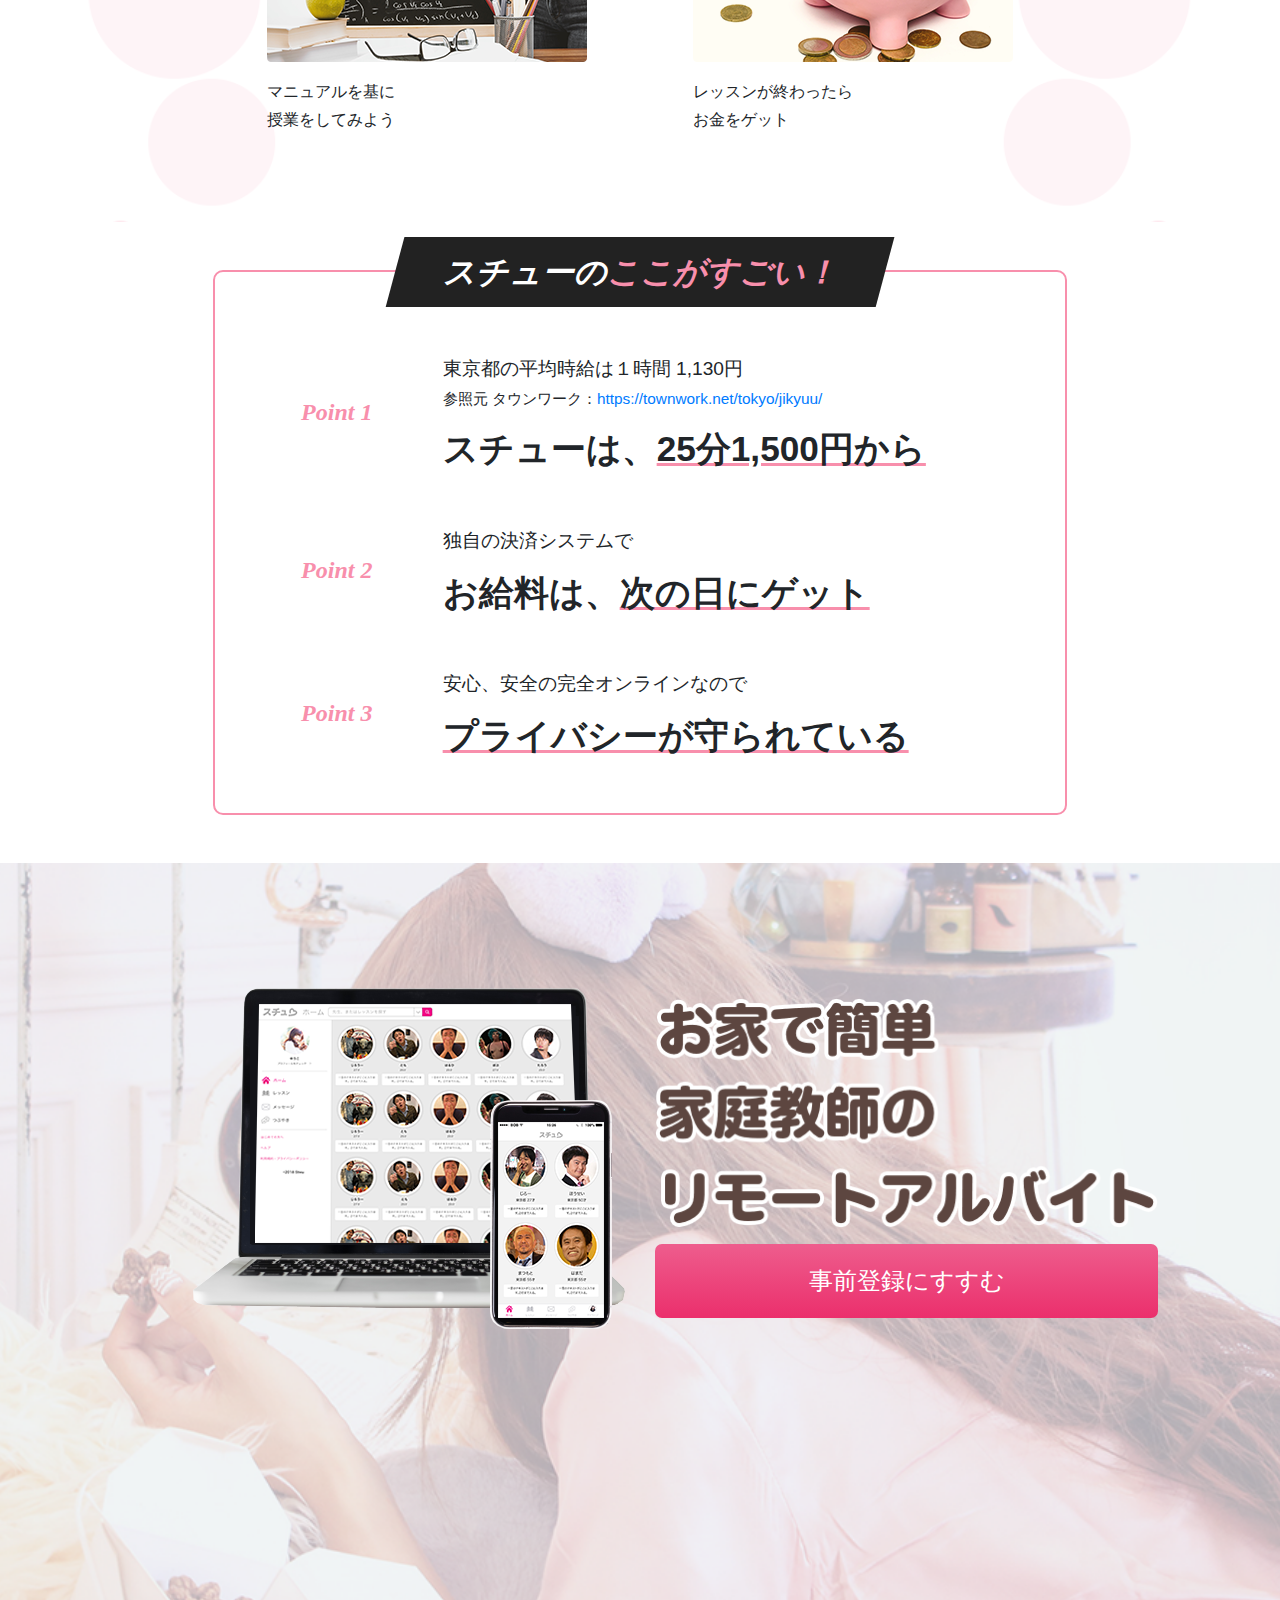
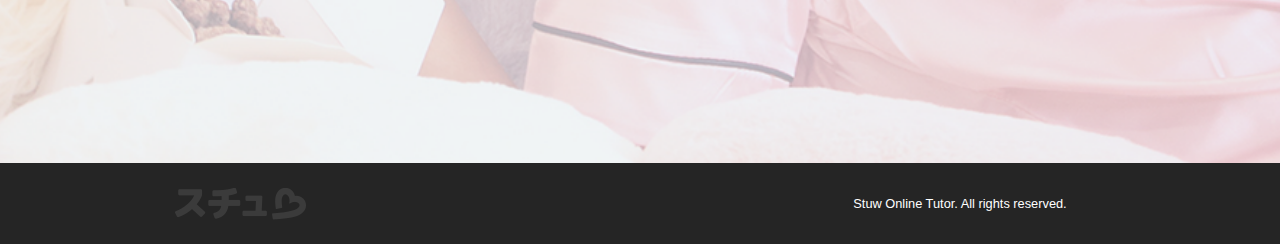
==== commit d46ef11f: "Added links to form" ====
--- a/index.html
+++ b/index.html
@@ -36,7 +36,8 @@
           </a>
         </li>
         <li class="pl-4">
-          <a href="#" class="nav-item">
+          <a href="https://docs.google.com/forms/d/e/1FAIpQLSfJ_DNlLe02BRYswqVzt9Smag836QCEev34LAR8DuRjmQp7sw/viewform"
+            class="nav-item" target="_blank">
             <button type="button" class="btn-block text-center registerButton_sm">
               事前登録にすすむ
             </button>
@@ -60,7 +61,8 @@
           </h1> -->
           <img src="img/w/conte1_text1.png" alt="お家で簡単家庭教師のリモートアルバイト" class="img-fluid pb-3">
           <div class="col-sm-12 col-md-6 col-lg-9 pl-0 pr-0">
-            <a href="#">
+            <a href="https://docs.google.com/forms/d/e/1FAIpQLSfJ_DNlLe02BRYswqVzt9Smag836QCEev34LAR8DuRjmQp7sw/viewform"
+              target="_blank">
               <button type="button" class="btn-block text-center registerButton">
                 事前登録にすすむ
               </button>
@@ -261,9 +263,12 @@
         </h1> -->
         <img src="img/w/conte1_text1.png" alt="お家で簡単家庭教師のリモートアルバイト" class="img-fluid pb-3">
         <div class="pl-0 pr-0">
-          <button type="button" class="btn-block text-center registerButton">
-            事前登録にすすむ
-          </button>
+          <a href="https://docs.google.com/forms/d/e/1FAIpQLSfJ_DNlLe02BRYswqVzt9Smag836QCEev34LAR8DuRjmQp7sw/viewform"
+            target="_blank">
+            <button type="button" class="btn-block text-center registerButton">
+              事前登録にすすむ
+            </button>
+          </a>
         </div>
       </div>
     </div>
